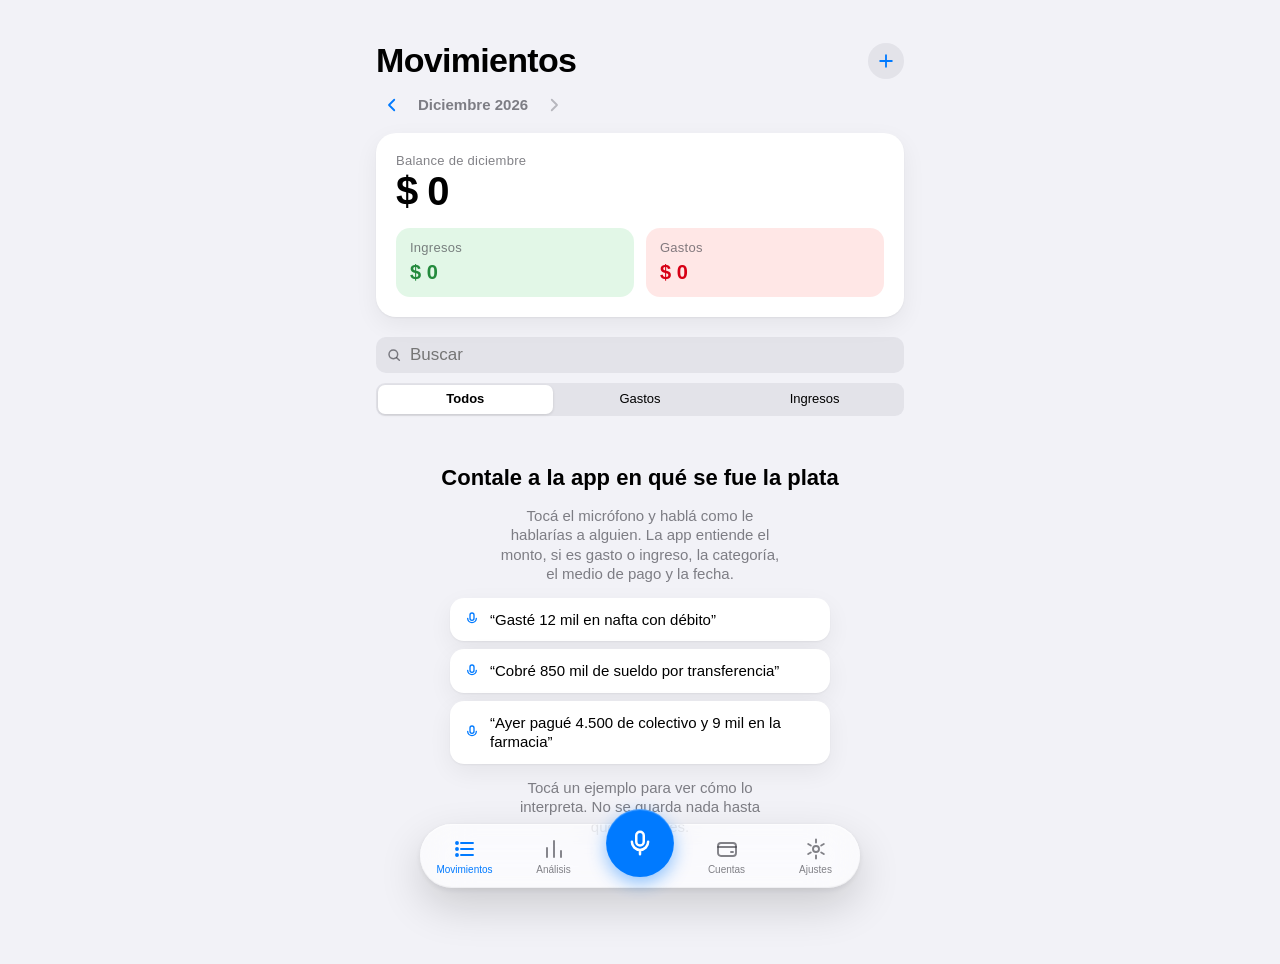
==== index.html @ 02aa95ac "Copia automática en Google Drive después de cada cambio Co-Authored-By: Claude Opus 5.5 <noreply@ant" ====
<!doctype html>
<html lang="es-AR">
<head>
<meta charset="utf-8">
<meta name="viewport" content="width=device-width, initial-scale=1, viewport-fit=cover">
<title>Mis Finanzas</title>
<meta name="description" content="Registrá ingresos y gastos hablando.">
<meta name="theme-color" content="#F2F2F7" media="(prefers-color-scheme: light)">
<meta name="theme-color" content="#000000" media="(prefers-color-scheme: dark)">
<meta name="apple-mobile-web-app-capable" content="yes">
<meta name="mobile-web-app-capable" content="yes">
<meta name="apple-mobile-web-app-status-bar-style" content="default">
<meta name="apple-mobile-web-app-title" content="Finanzas">
<link rel="manifest" href="manifest.webmanifest">
<link rel="icon" href="icons/icon.svg" type="image/svg+xml">
<link rel="apple-touch-icon" href="icons/icon-180.png">
<link rel="stylesheet" href="styles.css">
</head>
<body>
<main class="app" id="app">
  <section id="view-movs" data-view="movs">
    <header class="topbar">
      <h1 class="large-title">Movimientos</h1>
      <span class="top-actions"><button class="icon-btn cloud" id="btn-cloud" hidden aria-label="Copia en Drive"><svg viewBox="0 0 24 24" fill="none" stroke="currentColor" stroke-width="2" stroke-linecap="round" stroke-linejoin="round"><path d="M7 18.5h10.5a4 4 0 0 0 .6-7.95A6 6 0 0 0 6.6 9.1 4.75 4.75 0 0 0 7 18.5z"/></svg></button>
      <button class="icon-btn" id="btn-add" aria-label="Cargar a mano"><svg viewBox="0 0 24 24" fill="none" stroke="currentColor" stroke-width="2.2" stroke-linecap="round"><path d="M12 5v14M5 12h14"/></svg></button></span>
    </header>
    <div class="month-switch" data-month-switch></div>
    <div class="summary" id="summary"></div>
    <div id="backup-banner"></div>
    <div class="tools">
      <label class="search"><svg viewBox="0 0 24 24" fill="none" stroke="currentColor" stroke-width="2.2" stroke-linecap="round"><circle cx="11" cy="11" r="6.5"/><path d="m16 16 4 4"/></svg>
        <span class="sr">Buscar</span><input id="q" type="search" placeholder="Buscar" autocomplete="off"></label>
      <div class="segmented" id="type-filter" role="group" aria-label="Tipo">
        <button data-f="all" aria-pressed="true">Todos</button><button data-f="gasto" aria-pressed="false">Gastos</button><button data-f="ingreso" aria-pressed="false">Ingresos</button>
      </div>
      <div class="chip-filter" id="cat-filter" hidden></div>
    </div>
    <div id="list"></div>
  </section>

  <section id="view-stats" data-view="stats" hidden>
    <header class="topbar"><h1 class="large-title">Análisis</h1></header>
    <div class="month-switch" data-month-switch></div>
    <div id="stats"></div>
  </section>

  <section id="view-accounts" data-view="accounts" hidden>
    <header class="topbar"><h1 class="large-title">Cuentas</h1></header>
    <div id="accounts"></div>
  </section>

  <section id="view-settings" data-view="settings" hidden>
    <header class="topbar"><h1 class="large-title">Ajustes</h1></header>
    <div id="settings"></div>
  </section>
</main>

<nav class="tabbar" aria-label="Secciones">
  <button class="tab" data-tab="movs" aria-current="page"><svg viewBox="0 0 24 24" fill="none" stroke="currentColor" stroke-width="1.9" stroke-linecap="round" stroke-linejoin="round"><path d="M8 6h12M8 12h12M8 18h12"/><circle cx="4" cy="6" r="1" fill="currentColor"/><circle cx="4" cy="12" r="1" fill="currentColor"/><circle cx="4" cy="18" r="1" fill="currentColor"/></svg>Movimientos</button>
  <button class="tab" data-tab="stats"><svg viewBox="0 0 24 24" fill="none" stroke="currentColor" stroke-width="1.9" stroke-linecap="round" stroke-linejoin="round"><path d="M5 20V11M12 20V4M19 20v-6"/></svg>Análisis</button>
  <button class="mic" id="btn-mic" aria-label="Cargar con la voz"><svg viewBox="0 0 24 24" fill="none" stroke="currentColor" stroke-width="2" stroke-linecap="round" stroke-linejoin="round"><rect x="9" y="3" width="6" height="11" rx="3"/><path d="M5.5 11a6.5 6.5 0 0 0 13 0M12 17.5V21"/></svg></button>
  <button class="tab" data-tab="accounts"><svg viewBox="0 0 24 24" fill="none" stroke="currentColor" stroke-width="1.9" stroke-linecap="round" stroke-linejoin="round"><rect x="3" y="6" width="18" height="13" rx="3"/><path d="M3 10h18M16 15h2"/></svg>Cuentas</button>
  <button class="tab" data-tab="settings"><svg viewBox="0 0 24 24" fill="none" stroke="currentColor" stroke-width="1.9" stroke-linecap="round" stroke-linejoin="round"><circle cx="12" cy="12" r="3"/><path d="M12 2.5v3M12 18.5v3M4.2 7l2.6 1.5M17.2 15.5l2.6 1.5M4.2 17l2.6-1.5M17.2 8.5 19.8 7"/></svg>Ajustes</button>
</nav>

<div class="scrim" id="scrim" hidden></div>
<div class="sheet" id="sheet" role="dialog" aria-modal="true" aria-labelledby="sheet-title" hidden>
  <div class="grabber"></div>
  <div class="sheet-head">
    <button class="txt-btn" id="sheet-left">Cancelar</button>
    <h2 id="sheet-title"></h2>
    <button class="txt-btn strong" id="sheet-right"></button>
  </div>
  <div class="sheet-body" id="sheet-body"></div>
</div>

<div class="toast" id="toast" role="status" aria-live="polite"><span id="toast-msg"></span><button id="toast-btn" hidden>Deshacer</button></div>
<input type="file" id="import-file" accept="application/json,.json,text/csv,.csv" hidden>

<script src="parser.js"></script>
<script src="app.js"></script>
</body>
</html>
---- styles.css ----
/* Layout: una sola columna tipo app iOS (máx 560px), barra de pestañas flotante abajo con el micrófono al centro. */
:root {
  --font: -apple-system, BlinkMacSystemFont, "SF Pro Text", "SF Pro Display", "Segoe UI", Roboto, Helvetica, Arial, sans-serif;
  --accent: #007AFF;
  --income: #248A3D;
  --expense: #D70015;
  --income-tint: rgba(52, 199, 89, 0.14);
  --expense-tint: rgba(255, 59, 48, 0.12);
  --label: #000;
  --label-2: rgba(60, 60, 67, 0.64);
  --label-3: rgba(60, 60, 67, 0.32);
  --bg: #F2F2F7;
  --card: #FFFFFF;
  --fill: rgba(118, 118, 128, 0.12);
  --fill-2: rgba(118, 118, 128, 0.20);
  --separator: rgba(60, 60, 67, 0.18);
  --shadow-card: 0 1px 2px rgba(0,0,0,.05), 0 8px 24px rgba(0,0,0,.06);
  --shadow-elevated: 0 2px 6px rgba(0,0,0,.08), 0 18px 44px rgba(0,0,0,.16);
  --glass-bg: rgba(255, 255, 255, 0.62);
  --glass-hi: rgba(255, 255, 255, 0.7);
  --glass-bevel: rgba(0, 0, 0, 0.05);
  --sheet-bg: #F2F2F7;
  --scrim: rgba(0, 0, 0, 0.32);
  --ease: cubic-bezier(0.32, 0.72, 0, 1);
  --snappy: cubic-bezier(0.36, 0.66, 0.04, 1);
  --r-sm: 10px; --r-md: 14px; --r-lg: 20px;
  color-scheme: light;
}
@media (prefers-color-scheme: dark) {
  :root:not([data-theme="light"]) {
    --accent: #0A84FF; --income: #30D158; --expense: #FF453A;
    --income-tint: rgba(48, 209, 88, 0.16); --expense-tint: rgba(255, 69, 58, 0.16);
    --label: #fff; --label-2: rgba(235, 235, 245, 0.62); --label-3: rgba(235, 235, 245, 0.3);
    --bg: #000; --card: #1C1C1E; --fill: rgba(118, 118, 128, 0.24); --fill-2: rgba(118, 118, 128, 0.36);
    --separator: rgba(84, 84, 88, 0.6);
    --shadow-card: none; --shadow-elevated: 0 2px 6px rgba(0,0,0,.4), 0 18px 44px rgba(0,0,0,.6);
    --glass-bg: rgba(40, 40, 42, 0.6); --glass-hi: rgba(255, 255, 255, 0.14); --glass-bevel: rgba(0, 0, 0, 0.3);
    --sheet-bg: #1C1C1E; --scrim: rgba(0, 0, 0, 0.55);
    color-scheme: dark;
  }
  :root:not([data-theme="light"]) .sheet .card, :root:not([data-theme="light"]) .sheet .group { background: #2C2C2E; }
}
:root[data-theme="dark"] {
  --accent: #0A84FF; --income: #30D158; --expense: #FF453A;
  --income-tint: rgba(48, 209, 88, 0.16); --expense-tint: rgba(255, 69, 58, 0.16);
  --label: #fff; --label-2: rgba(235, 235, 245, 0.62); --label-3: rgba(235, 235, 245, 0.3);
  --bg: #000; --card: #1C1C1E; --fill: rgba(118, 118, 128, 0.24); --fill-2: rgba(118, 118, 128, 0.36);
  --separator: rgba(84, 84, 88, 0.6);
  --shadow-card: none; --shadow-elevated: 0 2px 6px rgba(0,0,0,.4), 0 18px 44px rgba(0,0,0,.6);
  --glass-bg: rgba(40, 40, 42, 0.6); --glass-hi: rgba(255, 255, 255, 0.14); --glass-bevel: rgba(0, 0, 0, 0.3);
  --sheet-bg: #1C1C1E; --scrim: rgba(0, 0, 0, 0.55);
  color-scheme: dark;
}
:root[data-theme="dark"] .sheet .card, :root[data-theme="dark"] .sheet .group { background: #2C2C2E; }

* { box-sizing: border-box; -webkit-tap-highlight-color: transparent; }
html, body { margin: 0; min-height: 100%; }
body {
  font-family: var(--font); font-size: 17px; line-height: 1.3; color: var(--label); background: var(--bg);
  -webkit-font-smoothing: antialiased; overscroll-behavior-y: none;
}
button, input, select, textarea { font: inherit; color: inherit; }
button { cursor: pointer; }
[hidden] { display: none !important; }
:focus-visible { outline: 2px solid var(--accent); outline-offset: 2px; border-radius: 6px; }
.num { font-variant-numeric: tabular-nums; }
.sr { position: absolute; width: 1px; height: 1px; overflow: hidden; clip: rect(0 0 0 0); }

.app {
  max-width: 560px; margin: 0 auto;
  padding-inline: 16px;
  padding-block: calc(env(safe-area-inset-top, 0px) + 8px) calc(env(safe-area-inset-bottom, 0px) + 120px);
}

/* ---------- Encabezado ---------- */
.topbar { display: flex; align-items: center; justify-content: space-between; gap: 12px; padding-block: 8px 4px; }
.large-title { font-size: 34px; line-height: 41px; font-weight: 700; letter-spacing: -0.02em; margin: 0; }
.icon-btn {
  width: 36px; height: 36px; border-radius: 50%; border: 0; display: grid; place-items: center;
  background: var(--fill); color: var(--accent); transition: transform .15s var(--snappy);
}
.icon-btn:active { transform: scale(.92); }
.top-actions { display: flex; gap: 10px; align-items: center; }
.cloud[data-level="ok"] { color: var(--income); }
.cloud[data-level="pending"], .cloud[data-level="busy"] { color: #C93400; }
.cloud[data-level="busy"] svg { animation: breathe 1.2s ease-in-out infinite; }
.cloud[data-level="error"] { color: var(--expense); background: var(--expense-tint); }
@keyframes breathe { 50% { opacity: .35; } }
.icon-btn svg { width: 20px; height: 20px; }

.month-switch { display: flex; align-items: center; gap: 4px; margin-block: 4px 12px; }
.month-switch .label { font-size: 15px; font-weight: 600; color: var(--label-2); min-width: 0; padding-inline: 6px; }
.month-switch button { border: 0; background: none; color: var(--accent); width: 32px; height: 32px; display: grid; place-items: center; border-radius: 50%; }
.month-switch button:disabled { color: var(--label-3); }
.month-switch button svg { width: 18px; height: 18px; }
.month-switch .today-link { width: auto; padding-inline: 10px; font-size: 15px; border-radius: 999px; background: var(--fill); margin-left: auto; }

/* ---------- Resumen ---------- */
.summary { background: var(--card); border-radius: var(--r-lg); padding: 20px; box-shadow: var(--shadow-card); display: grid; gap: 16px; }
.summary .caption { font-size: 13px; color: var(--label-2); letter-spacing: .02em; }
.balance { font-size: clamp(30px, 10vw, 40px); line-height: 1.05; font-weight: 700; letter-spacing: -0.025em; overflow-wrap: anywhere; }
.balance.neg { color: var(--expense); }
.split { display: grid; grid-template-columns: 1fr 1fr; gap: 12px; }
.split > div { border-radius: var(--r-md); padding: 12px 14px; display: grid; gap: 2px; min-width: 0; }
.split .in { background: var(--income-tint); }
.split .out { background: var(--expense-tint); }
.split .v { font-size: clamp(15px, 4.6vw, 20px); font-weight: 600; white-space: nowrap; overflow: hidden; text-overflow: ellipsis; }
.split .in .v { color: var(--income); }
.split .out .v { color: var(--expense); }
.usd-line { font-size: 13px; color: var(--label-2); }
.budget { display: grid; gap: 6px; }
.budget .bar { height: 6px; border-radius: 3px; background: var(--fill); overflow: hidden; }
.budget .bar i { display: block; height: 100%; background: var(--accent); border-radius: 3px; transition: width .5s var(--ease); }
.budget .bar i.over { background: var(--expense); }
.budget .row { display: flex; justify-content: space-between; font-size: 13px; color: var(--label-2); gap: 8px; }

/* ---------- Búsqueda y filtros ---------- */
.tools { display: grid; gap: 10px; margin-block: 20px 8px; }
.search { display: flex; align-items: center; gap: 6px; background: var(--fill); border-radius: var(--r-sm); padding-inline: 10px; height: 36px; }
.search svg { width: 16px; height: 16px; color: var(--label-2); flex: none; }
.search input { border: 0; background: none; outline: none; flex: 1; min-width: 0; font-size: 17px; }
.segmented { display: grid; grid-auto-flow: column; grid-auto-columns: 1fr; background: var(--fill); border-radius: 9px; padding: 2px; }
.segmented button { border: 0; background: none; border-radius: 7px; padding: 6px 8px; font-size: 13px; font-weight: 500; transition: background .2s var(--ease); }
.segmented button[aria-pressed="true"] { background: var(--card); box-shadow: 0 1px 3px rgba(0,0,0,.12); font-weight: 600; }
.chip-filter { display: flex; align-items: center; gap: 8px; font-size: 13px; color: var(--label-2); }
.chip-filter button { border: 0; background: var(--fill); color: var(--accent); border-radius: 999px; padding: 4px 10px; font-size: 13px; }

/* ---------- Lista ---------- */
.day { margin-top: 18px; }
.day-head { display: flex; justify-content: space-between; align-items: baseline; padding-inline: 4px; margin-bottom: 6px; font-size: 13px; color: var(--label-2); text-transform: uppercase; letter-spacing: .04em; gap: 8px; }
.group { background: var(--card); border-radius: var(--r-md); overflow: hidden; box-shadow: var(--shadow-card); }
.row {
  display: flex; align-items: center; gap: 12px; padding: 10px 14px; width: 100%; border: 0; background: none; text-align: left;
  position: relative; min-height: 60px; transition: background .15s;
}
.row:active { background: var(--fill); }
.row + .row::before { content: ""; position: absolute; top: 0; left: 62px; right: 0; height: .5px; background: var(--separator); }
.badge {
  width: 36px; height: 36px; flex: none; border-radius: 10px; display: grid; place-items: center;
  font-size: 15px; font-weight: 700; color: #fff;
}
.row .mid { flex: 1; min-width: 0; display: grid; gap: 1px; }
.row .t { font-size: 17px; white-space: nowrap; overflow: hidden; text-overflow: ellipsis; }
.row .s { font-size: 13px; color: var(--label-2); white-space: nowrap; overflow: hidden; text-overflow: ellipsis; }
.row .amt { font-size: 17px; font-weight: 600; white-space: nowrap; }
.amt.in { color: var(--income); }
.mic-tag { display: inline-block; vertical-align: -2px; width: 12px; height: 12px; color: var(--label-3); margin-right: 2px; }

.empty { text-align: center; padding: 40px 12px 8px; color: var(--label-2); display: grid; gap: 14px; justify-items: center; }
.empty h2 { font-size: 22px; line-height: 28px; font-weight: 600; color: var(--label); margin: 0; text-wrap: balance; }
.empty p { margin: 0; font-size: 15px; max-width: 34ch; text-wrap: pretty; }
.examples { display: grid; gap: 8px; width: 100%; max-width: 380px; }
.examples button {
  border: 0; background: var(--card); border-radius: var(--r-md); padding: 12px 14px; text-align: left; font-size: 15px;
  box-shadow: var(--shadow-card); display: flex; gap: 10px; align-items: center; color: var(--label);
}
.examples button svg { width: 16px; height: 16px; color: var(--accent); flex: none; }

/* ---------- Tarjetas genéricas / secciones ---------- */
.section-title { font-size: 22px; line-height: 28px; font-weight: 700; margin: 28px 0 10px; letter-spacing: -0.01em; }
.section-title:first-child { margin-top: 8px; }
.card { background: var(--card); border-radius: var(--r-lg); padding: 16px; box-shadow: var(--shadow-card); }
.footnote { font-size: 13px; color: var(--label-2); margin: 8px 4px 0; line-height: 18px; }
.stats { display: grid; grid-template-columns: repeat(2, minmax(0, 1fr)); gap: 12px; }
.stat { background: var(--card); border-radius: var(--r-md); padding: 14px; box-shadow: var(--shadow-card); display: grid; gap: 4px; min-width: 0; }
.stat .k { font-size: 13px; color: var(--label-2); }
.stat .v { font-size: 20px; font-weight: 600; overflow-wrap: anywhere; }
.stat .d { font-size: 13px; color: var(--label-2); overflow-wrap: anywhere; }

.catbars { display: grid; gap: 4px; }
.catbar { display: grid; grid-template-columns: 1fr auto; gap: 6px 12px; align-items: center; border: 0; background: none; text-align: left; padding: 8px 4px; border-radius: 10px; width: 100%; }
.catbar:active { background: var(--fill); }
.catbar .n { display: flex; gap: 8px; align-items: center; font-size: 15px; min-width: 0; }
.catbar .n span:last-child { white-space: nowrap; overflow: hidden; text-overflow: ellipsis; }
.catbar .dot { width: 10px; height: 10px; border-radius: 3px; flex: none; }
.catbar .v { font-size: 15px; font-weight: 600; text-align: right; }
.catbar .v small { color: var(--label-2); font-weight: 400; margin-left: 6px; }
.catbar .track { grid-column: 1 / -1; height: 6px; border-radius: 3px; background: var(--fill); overflow: hidden; }
.catbar .track i { display: block; height: 100%; border-radius: 3px; }

.chart svg { display: block; width: 100%; height: auto; }
.chart text { fill: var(--label-2); font-size: 11px; font-family: var(--font); }
.legend { display: flex; gap: 16px; font-size: 13px; color: var(--label-2); margin-top: 8px; }
.legend span { display: inline-flex; align-items: center; gap: 6px; }
.legend i { width: 10px; height: 10px; border-radius: 3px; display: inline-block; }

/* listas de ajustes */
.list { background: var(--card); border-radius: var(--r-md); overflow: hidden; box-shadow: var(--shadow-card); }
.item { display: flex; align-items: center; gap: 12px; padding: 12px 16px; min-height: 48px; position: relative; width: 100%; border: 0; background: none; text-align: left; font-size: 17px; }
.item + .item::before { content: ""; position: absolute; top: 0; left: 16px; right: 0; height: .5px; background: var(--separator); }
button.item:active { background: var(--fill); }
.item .grow { flex: 1; min-width: 0; }
.item .sub { display: block; font-size: 13px; color: var(--label-2); white-space: nowrap; overflow: hidden; text-overflow: ellipsis; }
.item .val { color: var(--label-2); font-size: 17px; text-align: right; }
.item .chev { width: 14px; height: 14px; color: var(--label-3); flex: none; }
.item.danger { color: var(--expense); }
.item.link { color: var(--accent); }
.item select, .item input[type="number"], .item input[type="text"] { border: 0; background: none; color: var(--label-2); text-align: right; font-size: 17px; max-width: 55%; outline: none; }
.item input.inline { color: var(--label); text-align: right; width: 9em; }

.switch { position: relative; width: 51px; height: 31px; flex: none; }
.switch input { position: absolute; inset: 0; opacity: 0; margin: 0; cursor: pointer; z-index: 1; }
.switch span { position: absolute; inset: 0; border-radius: 999px; background: var(--fill-2); transition: background .25s var(--ease); }
.switch span::after { content: ""; position: absolute; top: 2px; left: 2px; width: 27px; height: 27px; border-radius: 50%; background: #fff; box-shadow: 0 3px 8px rgba(0,0,0,.15), 0 1px 1px rgba(0,0,0,.16); transition: transform .3s var(--ease); }
.switch input:checked + span { background: #34C759; }
.switch input:checked + span::after { transform: translateX(20px); }
.switch input:focus-visible + span { outline: 2px solid var(--accent); outline-offset: 2px; }

/* ---------- Barra inferior + micrófono ---------- */
.tabbar {
  position: fixed; left: 50%; transform: translateX(-50%);
  bottom: calc(env(safe-area-inset-bottom, 0px) + 12px);
  width: min(calc(100% - 24px), 440px);
  display: grid; grid-template-columns: 1fr 1fr 84px 1fr 1fr; align-items: center;
  height: 64px; border-radius: 32px; z-index: 20;
  background: var(--glass-bg);
  backdrop-filter: blur(24px) saturate(180%); -webkit-backdrop-filter: blur(24px) saturate(180%);
  box-shadow: inset 0 1px 1px var(--glass-hi), inset 0 -1px 1px var(--glass-bevel), var(--shadow-elevated);
}
.tab { border: 0; background: none; display: grid; justify-items: center; gap: 2px; font-size: 10px; font-weight: 500; color: var(--label-2); padding: 6px 0; }
.tab svg { width: 24px; height: 24px; }
.tab[aria-current="page"] { color: var(--accent); }
.mic {
  justify-self: center; width: 68px; height: 68px; border-radius: 50%; border: 0; margin-top: -26px;
  background: var(--accent); color: #fff; display: grid; place-items: center;
  box-shadow: 0 6px 18px color-mix(in srgb, var(--accent) 45%, transparent), inset 0 1px 1px rgba(255,255,255,.35);
  transition: transform .18s var(--snappy);
}
.mic:active { transform: scale(.93); }
.mic svg { width: 30px; height: 30px; }

/* ---------- Hojas (sheets) ---------- */
.scrim { position: fixed; inset: 0; background: var(--scrim); z-index: 40; opacity: 0; transition: opacity .3s var(--ease); }
.scrim.open { opacity: 1; }
.sheet {
  position: fixed; left: 50%; bottom: 0; z-index: 41; width: min(100%, 560px);
  max-height: calc(100% - env(safe-area-inset-top, 0px) - 24px);
  background: var(--sheet-bg); border-radius: 20px 20px 0 0;
  transform: translate(-50%, 100%); transition: transform .42s var(--ease);
  display: flex; flex-direction: column; box-shadow: var(--shadow-elevated);
}
.sheet.open { transform: translate(-50%, 0); }
.sheet .grabber { width: 36px; height: 5px; border-radius: 3px; background: var(--fill-2); margin: 6px auto 0; flex: none; }
.sheet-head { display: grid; grid-template-columns: minmax(70px, auto) 1fr minmax(70px, auto); align-items: center; padding: 8px 12px; flex: none; gap: 8px; }
.sheet-head h2 { font-size: 17px; font-weight: 600; margin: 0; text-align: center; white-space: nowrap; overflow: hidden; text-overflow: ellipsis; }
.sheet-head .txt-btn { border: 0; background: none; color: var(--accent); font-size: 17px; padding: 6px 4px; justify-self: start; }
.sheet-head .txt-btn.strong { font-weight: 600; justify-self: end; }
.sheet-head .txt-btn:disabled { color: var(--label-3); }
.sheet-body { overflow-y: auto; padding: 4px 16px calc(env(safe-area-inset-bottom, 0px) + 24px); -webkit-overflow-scrolling: touch; display: grid; gap: 16px; overscroll-behavior: contain; }

/* formulario de movimiento */
.amount-field { display: flex; align-items: baseline; justify-content: center; gap: 6px; padding-block: 8px 4px; }
.cur-btn { border: 0; flex: none; align-self: center; background: var(--fill); border-radius: 8px; font-size: 15px; font-weight: 600; padding: 4px 8px; color: var(--label-2); }
.amount-field input {
  border: 0; background: none; outline: none; font-size: 44px; font-weight: 700; letter-spacing: -0.02em; width: 100%; max-width: 9ch; text-align: center;
  font-variant-numeric: tabular-nums;
}
.amount-field.out input { color: var(--expense); }
.amount-field.in input { color: var(--income); }
.field-group { background: var(--card); border-radius: var(--r-md); overflow: hidden; }
.field { display: flex; align-items: center; gap: 12px; padding: 0 16px; min-height: 46px; position: relative; }
.field + .field::before { content: ""; position: absolute; top: 0; left: 16px; right: 0; height: .5px; background: var(--separator); }
.field label { font-size: 17px; flex: none; min-width: 6.5em; }
.field input, .field select, .field textarea { flex: 1; min-width: 0; border: 0; background: none; outline: none; font-size: 17px; text-align: right; color: var(--label-2); padding-block: 12px; }
.field input:focus, .field select:focus { color: var(--label); }
.field select { appearance: none; -webkit-appearance: none; direction: rtl; }
.field select option { direction: ltr; }
.cat-chips { display: flex; flex-wrap: wrap; gap: 8px; }
.cat-chips button { border: 0; border-radius: 999px; padding: 7px 12px; font-size: 15px; background: var(--card); color: var(--label); display: inline-flex; align-items: center; gap: 6px; }
.cat-chips button i { width: 8px; height: 8px; border-radius: 50%; display: inline-block; }
.cat-chips button[aria-pressed="true"] { background: var(--accent); color: #fff; }
.label-sm { font-size: 13px; color: var(--label-2); text-transform: uppercase; letter-spacing: .04em; margin: 0 4px -8px; }

.btn {
  border: 0; border-radius: var(--r-md); padding: 14px 20px; font-size: 17px; font-weight: 600; width: 100%;
  background: var(--accent); color: #fff; transition: transform .15s var(--snappy), opacity .2s;
}
.btn:active { transform: scale(.98); }
.btn:disabled { opacity: .4; }
.btn.tinted { background: color-mix(in srgb, var(--accent) 14%, transparent); color: var(--accent); }
.btn.danger { background: var(--expense-tint); color: var(--expense); }
.btn.danger.armed { background: var(--expense); color: #fff; }
.btn-row { display: grid; grid-template-columns: 1fr 1fr; gap: 10px; }

/* voz */
.listen { display: grid; justify-items: center; gap: 18px; padding-block: 12px 4px; text-align: center; }
.orb {
  width: 112px; height: 112px; border-radius: 50%; border: 0; background: var(--accent); color: #fff; display: grid; place-items: center;
  position: relative; transition: transform .2s var(--snappy), background .3s;
}
.orb svg { width: 44px; height: 44px; position: relative; z-index: 1; }
.orb::before, .orb::after {
  content: ""; position: absolute; inset: 0; border-radius: 50%; background: var(--accent); opacity: 0;
}
.orb.live::before { animation: pulse 1.6s var(--ease) infinite; }
.orb.live::after { animation: pulse 1.6s var(--ease) .5s infinite; }
.orb.idle { background: var(--fill-2); color: var(--accent); }
@keyframes pulse { 0% { transform: scale(1); opacity: .35; } 100% { transform: scale(1.7); opacity: 0; } }
.status { font-size: 15px; color: var(--label-2); min-height: 20px; }
.transcript { font-size: 22px; line-height: 28px; min-height: 56px; max-width: 30ch; text-wrap: pretty; }
.transcript .interim { color: var(--label-3); }
.hint { font-size: 13px; color: var(--label-2); max-width: 36ch; }
.text-entry { display: grid; gap: 10px; }
.text-entry textarea {
  width: 100%; min-height: 84px; resize: vertical; border: 0; border-radius: var(--r-md); background: var(--card); padding: 12px 14px; font-size: 17px; outline: none;
}
.link-btn { border: 0; background: none; color: var(--accent); font-size: 15px; padding: 6px; }

.review-card { background: var(--card); border-radius: var(--r-md); overflow: hidden; }
.review-card .rc-head { display: flex; align-items: center; gap: 10px; padding: 12px 12px 4px 16px; }
.review-card .rc-head .segmented { flex: none; width: 170px; }
.review-card .rc-head .grow { flex: 1; }
.review-card .rc-amount { display: flex; align-items: baseline; gap: 6px; padding: 4px 16px 8px; }
.review-card .rc-amount input { font-size: 30px; font-weight: 700; border: 0; background: none; outline: none; width: 100%; min-width: 0; font-variant-numeric: tabular-nums; }
.review-card.out .rc-amount input { color: var(--expense); }
.review-card.in .rc-amount input { color: var(--income); }
.review-card .field { padding-inline: 16px; }
.review-card .field::before { left: 16px !important; }
.review-card .rc-head + .rc-amount + .field::before { content: ""; position: absolute; top: 0; left: 16px; right: 0; height: .5px; background: var(--separator); }
.low-conf { font-size: 13px; color: #C93400; padding: 0 16px 10px; }
.said { font-size: 15px; color: var(--label-2); background: var(--card); border-radius: var(--r-md); padding: 12px 14px; display: grid; gap: 8px; }
.said q { color: var(--label); font-size: 17px; }

/* toast */
.toast {
  position: fixed; left: 50%; bottom: calc(env(safe-area-inset-bottom, 0px) + 92px); z-index: 60;
  transform: translate(-50%, 20px); opacity: 0; pointer-events: none;
  display: flex; align-items: center; gap: 14px; padding: 10px 10px 10px 18px; border-radius: 999px;
  background: rgba(30, 30, 32, .92); color: #fff; font-size: 15px; max-width: calc(100% - 32px);
  box-shadow: var(--shadow-elevated); transition: transform .35s var(--ease), opacity .25s;
  -webkit-backdrop-filter: blur(16px); backdrop-filter: blur(16px);
}
.toast.show { transform: translate(-50%, 0); opacity: 1; pointer-events: auto; }
.toast button { border: 0; background: rgba(255,255,255,.16); color: #fff; border-radius: 999px; padding: 6px 12px; font-weight: 600; font-size: 15px; }
.toast button[hidden] + span { padding-right: 8px; }

.banner { display: flex; gap: 12px; align-items: flex-start; background: var(--card); border-radius: var(--r-md); padding: 12px 14px; font-size: 15px; box-shadow: var(--shadow-card); margin-top: 12px; }
.banner svg { width: 20px; height: 20px; color: #FF9500; flex: none; margin-top: 1px; }
.banner button { border: 0; background: none; color: var(--accent); padding: 0; font-size: 15px; font-weight: 600; }

@media (prefers-reduced-motion: reduce) {
  *, *::before, *::after { animation: none !important; transition-duration: 0s !important; }
}
@media (min-width: 700px) {
  .app { padding-top: calc(env(safe-area-inset-top, 0px) + 32px); }
}
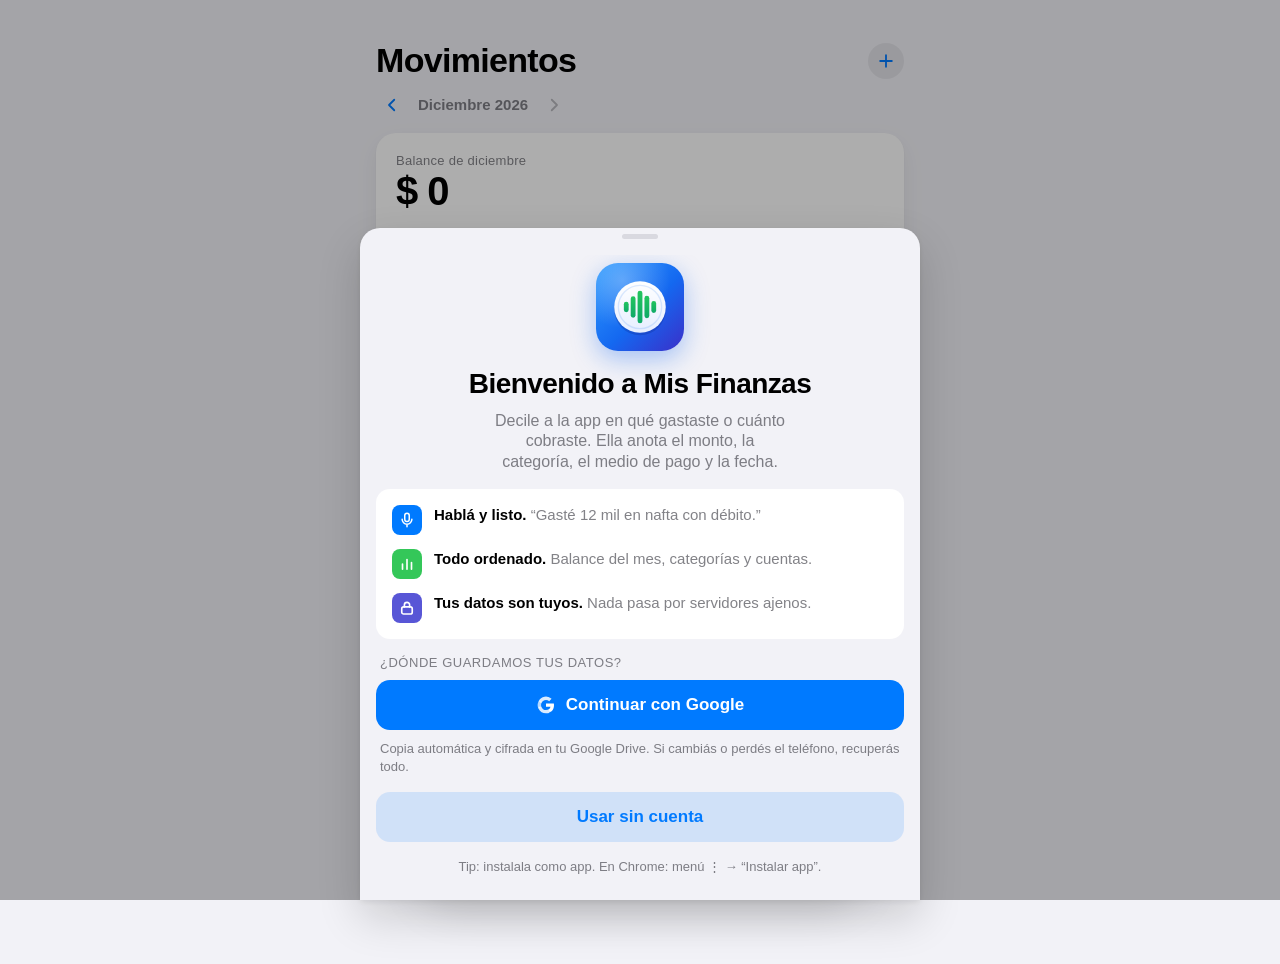
==== commit 15cd422b: "Bienvenida inicial, logo nuevo y copias manuales para uso sin cuenta - Pantalla de bienvenida única:" ====
--- a/index.html
+++ b/index.html
@@ -1,4 +1,5 @@
 <!doctype html>
+<!-- Mis Finanzas — Copyright (c) 2026 Felipe Manrique. Todos los derechos reservados. Ver LICENSE. -->
 <html lang="es-AR">
 <head>
 <meta charset="utf-8">
@@ -13,7 +14,8 @@
 <meta name="apple-mobile-web-app-title" content="Finanzas">
 <link rel="manifest" href="manifest.webmanifest">
 <link rel="icon" href="icons/icon.svg" type="image/svg+xml">
-<link rel="apple-touch-icon" href="icons/icon-180.png">
+<link rel="icon" href="icons/icon-32.png" sizes="32x32" type="image/png">
+<link rel="apple-touch-icon" sizes="180x180" href="icons/icon-180.png">
 <link rel="stylesheet" href="styles.css">
 </head>
 <body>
@@ -78,6 +80,7 @@
 <input type="file" id="import-file" accept="application/json,.json,text/csv,.csv" hidden>
 
 <script src="parser.js"></script>
+<script src="vault.js"></script>
 <script src="app.js"></script>
 </body>
 </html>
--- a/styles.css
+++ b/styles.css
@@ -1,3 +1,4 @@
+/* Mis Finanzas — Copyright (c) 2026 Felipe Manrique. Todos los derechos reservados. Ver LICENSE. */
 /* Layout: una sola columna tipo app iOS (máx 560px), barra de pestañas flotante abajo con el micrófono al centro. */
 :root {
   --font: -apple-system, BlinkMacSystemFont, "SF Pro Text", "SF Pro Display", "Segoe UI", Roboto, Helvetica, Arial, sans-serif;
@@ -20,6 +21,7 @@
   --glass-hi: rgba(255, 255, 255, 0.7);
   --glass-bevel: rgba(0, 0, 0, 0.05);
   --sheet-bg: #F2F2F7;
+  --sheet-card: #FFFFFF;
   --scrim: rgba(0, 0, 0, 0.32);
   --ease: cubic-bezier(0.32, 0.72, 0, 1);
   --snappy: cubic-bezier(0.36, 0.66, 0.04, 1);
@@ -35,10 +37,9 @@
     --separator: rgba(84, 84, 88, 0.6);
     --shadow-card: none; --shadow-elevated: 0 2px 6px rgba(0,0,0,.4), 0 18px 44px rgba(0,0,0,.6);
     --glass-bg: rgba(40, 40, 42, 0.6); --glass-hi: rgba(255, 255, 255, 0.14); --glass-bevel: rgba(0, 0, 0, 0.3);
-    --sheet-bg: #1C1C1E; --scrim: rgba(0, 0, 0, 0.55);
+    --sheet-bg: #1C1C1E; --sheet-card: #2C2C2E; --scrim: rgba(0, 0, 0, 0.55);
     color-scheme: dark;
   }
-  :root:not([data-theme="light"]) .sheet .card, :root:not([data-theme="light"]) .sheet .group { background: #2C2C2E; }
 }
 :root[data-theme="dark"] {
   --accent: #0A84FF; --income: #30D158; --expense: #FF453A;
@@ -48,10 +49,9 @@
   --separator: rgba(84, 84, 88, 0.6);
   --shadow-card: none; --shadow-elevated: 0 2px 6px rgba(0,0,0,.4), 0 18px 44px rgba(0,0,0,.6);
   --glass-bg: rgba(40, 40, 42, 0.6); --glass-hi: rgba(255, 255, 255, 0.14); --glass-bevel: rgba(0, 0, 0, 0.3);
-  --sheet-bg: #1C1C1E; --scrim: rgba(0, 0, 0, 0.55);
+  --sheet-bg: #1C1C1E; --sheet-card: #2C2C2E; --scrim: rgba(0, 0, 0, 0.55);
   color-scheme: dark;
 }
-:root[data-theme="dark"] .sheet .card, :root[data-theme="dark"] .sheet .group { background: #2C2C2E; }
 
 * { box-sizing: border-box; -webkit-tap-highlight-color: transparent; }
 html, body { margin: 0; min-height: 100%; }
@@ -344,3 +344,19 @@
 @media (min-width: 700px) {
   .app { padding-top: calc(env(safe-area-inset-top, 0px) + 32px); }
 }
+
+/* bienvenida */
+.welcome { display: grid; justify-items: center; gap: 10px; text-align: center; padding-top: 4px; }
+.welcome-logo { width: 88px; height: 88px; border-radius: 22px; box-shadow: 0 8px 24px rgba(20,104,240,.35); }
+.welcome h2 { font-size: 28px; line-height: 34px; font-weight: 700; letter-spacing: -0.02em; margin: 6px 0 0; text-wrap: balance; }
+.welcome p { margin: 0; color: var(--label-2); font-size: 16px; max-width: 34ch; text-wrap: pretty; }
+.welcome-points { display: grid; gap: 14px; background: var(--card); border-radius: var(--r-md); padding: 16px; }
+.welcome-points > div { display: flex; gap: 12px; align-items: flex-start; font-size: 15px; color: var(--label-2); }
+.welcome-points strong { color: var(--label); font-weight: 600; }
+.wp-ic { width: 30px; height: 30px; border-radius: 8px; flex: none; display: grid; place-items: center; color: #fff; }
+.wp-ic svg { width: 18px; height: 18px; }
+.warn-list { margin: 0; padding: 14px 16px 14px 34px; background: var(--card); border-radius: var(--r-md); display: grid; gap: 8px; font-size: 15px; color: var(--label-2); }
+
+/* tarjetas dentro de hojas: un escalón más claro que la hoja en modo oscuro */
+.sheet .card, .sheet .group, .sheet .banner, .sheet .warn-list, .sheet .welcome-points, .sheet .field-group,
+.sheet .said, .sheet .review-card, .sheet .text-entry textarea, .sheet .list, .sheet .cat-chips button { background: var(--sheet-card); }
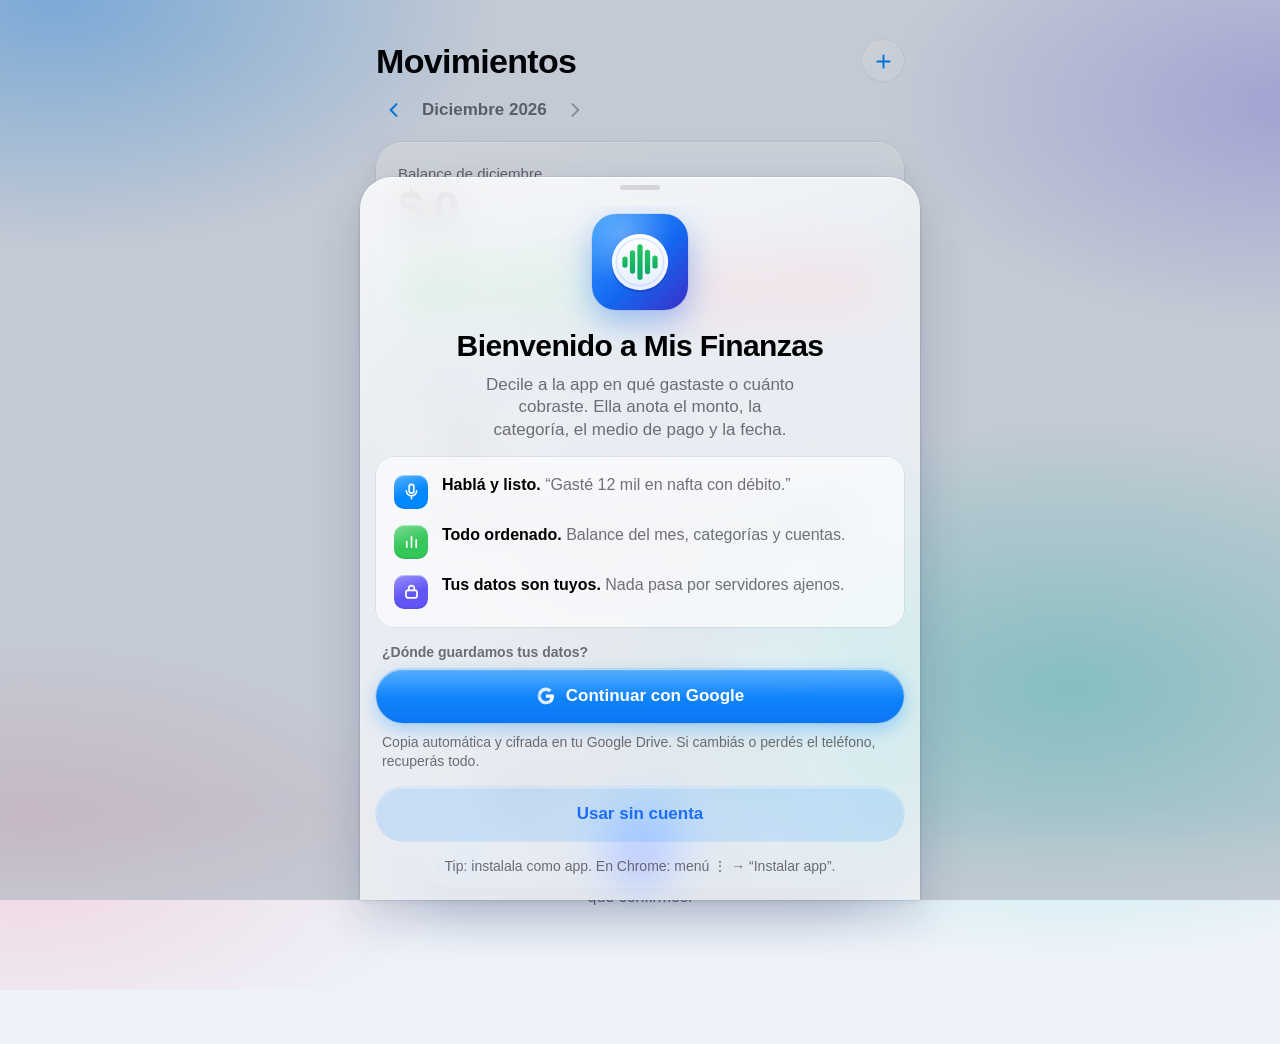
==== commit 26382651: "Rediseño Liquid Glass (iOS 27): vidrio transparente sobre aurora - Vidrio claro con brillo especular" ====
--- a/index.html
+++ b/index.html
@@ -6,8 +6,8 @@
 <meta name="viewport" content="width=device-width, initial-scale=1, viewport-fit=cover">
 <title>Mis Finanzas</title>
 <meta name="description" content="Registrá ingresos y gastos hablando.">
-<meta name="theme-color" content="#F2F2F7" media="(prefers-color-scheme: light)">
-<meta name="theme-color" content="#000000" media="(prefers-color-scheme: dark)">
+<meta name="theme-color" content="#EEF3FA" media="(prefers-color-scheme: light)">
+<meta name="theme-color" content="#05070F" media="(prefers-color-scheme: dark)">
 <meta name="apple-mobile-web-app-capable" content="yes">
 <meta name="mobile-web-app-capable" content="yes">
 <meta name="apple-mobile-web-app-status-bar-style" content="default">
@@ -57,6 +57,7 @@
   </section>
 </main>
 
+<div class="scroll-edge-bottom" aria-hidden="true"></div>
 <nav class="tabbar" aria-label="Secciones">
   <button class="tab" data-tab="movs" aria-current="page"><svg viewBox="0 0 24 24" fill="none" stroke="currentColor" stroke-width="1.9" stroke-linecap="round" stroke-linejoin="round"><path d="M8 6h12M8 12h12M8 18h12"/><circle cx="4" cy="6" r="1" fill="currentColor"/><circle cx="4" cy="12" r="1" fill="currentColor"/><circle cx="4" cy="18" r="1" fill="currentColor"/></svg>Movimientos</button>
   <button class="tab" data-tab="stats"><svg viewBox="0 0 24 24" fill="none" stroke="currentColor" stroke-width="1.9" stroke-linecap="round" stroke-linejoin="round"><path d="M5 20V11M12 20V4M19 20v-6"/></svg>Análisis</button>
--- a/styles.css
+++ b/styles.css
@@ -1,55 +1,99 @@
 /* Mis Finanzas — Copyright (c) 2026 Felipe Manrique. Todos los derechos reservados. Ver LICENSE. */
-/* Layout: una sola columna tipo app iOS (máx 560px), barra de pestañas flotante abajo con el micrófono al centro. */
+/* Layout: una columna tipo app iOS (máx 560px) sobre una aurora suave; todo flota en Liquid Glass transparente
+   (estilo 27: borde oscuro fino + brillo especular fuerte) con la barra de pestañas y el micrófono abajo. */
 :root {
   --font: -apple-system, BlinkMacSystemFont, "SF Pro Text", "SF Pro Display", "Segoe UI", Roboto, Helvetica, Arial, sans-serif;
-  --accent: #007AFF;
-  --income: #248A3D;
-  --expense: #D70015;
-  --income-tint: rgba(52, 199, 89, 0.14);
-  --expense-tint: rgba(255, 59, 48, 0.12);
+
+  /* color del sistema (26/27) — relleno vs. "tinta" para texto chico sobre claro */
+  --accent: #0088FF;
+  --accent-ink: #1E6EF4;
+  --income: #008932;
+  --income-fill: #34C759;
+  --expense: #E9152D;
+  --expense-fill: #FF383C;
+  --warn: #C55300;
+  --warn-fill: #FF8D28;
+  --income-tint: rgba(52, 199, 89, 0.16);
+  --expense-tint: rgba(255, 56, 60, 0.13);
+
   --label: #000;
-  --label-2: rgba(60, 60, 67, 0.64);
-  --label-3: rgba(60, 60, 67, 0.32);
-  --bg: #F2F2F7;
-  --card: #FFFFFF;
-  --fill: rgba(118, 118, 128, 0.12);
-  --fill-2: rgba(118, 118, 128, 0.20);
-  --separator: rgba(60, 60, 67, 0.18);
-  --shadow-card: 0 1px 2px rgba(0,0,0,.05), 0 8px 24px rgba(0,0,0,.06);
-  --shadow-elevated: 0 2px 6px rgba(0,0,0,.08), 0 18px 44px rgba(0,0,0,.16);
-  --glass-bg: rgba(255, 255, 255, 0.62);
-  --glass-hi: rgba(255, 255, 255, 0.7);
-  --glass-bevel: rgba(0, 0, 0, 0.05);
-  --sheet-bg: #F2F2F7;
-  --sheet-card: #FFFFFF;
-  --scrim: rgba(0, 0, 0, 0.32);
+  --label-2: rgba(60, 60, 67, 0.72);
+  --label-3: rgba(60, 60, 67, 0.40);
+  --fill: rgba(118, 118, 128, 0.14);
+  --fill-2: rgba(118, 118, 128, 0.24);
+  --separator: rgba(60, 60, 67, 0.16);
+
+  /* fondo: aurora */
+  --bg: #EEF3FA;
+  --aurora-1: rgba(0, 136, 255, 0.38);
+  --aurora-2: rgba(0, 200, 179, 0.32);
+  --aurora-3: rgba(97, 85, 245, 0.30);
+  --aurora-4: rgba(255, 45, 85, 0.14);
+
+  /* Liquid Glass — --glass-tint 0 (transparente) ↔ 1 (más opaco); lo ajusta la persona en Ajustes */
+  --glass-tint: .35;
+  --glass-rgb: 255, 255, 255;
+  --glass-bg: rgba(var(--glass-rgb), calc(.20 + .55 * var(--glass-tint)));        /* controles */
+  --glass-card: rgba(var(--glass-rgb), calc(.30 + .50 * var(--glass-tint)));      /* tarjetas con texto */
+  --glass-sheet: rgba(var(--glass-rgb), calc(.52 + .36 * var(--glass-tint)));     /* hojas grandes */
+  --glass-inner: rgba(var(--glass-rgb), calc(.50 + .40 * var(--glass-tint)));     /* tarjetas dentro de hojas */
+  --glass-blur: blur(calc(5px + 22px * var(--glass-tint))) saturate(200%);
+  --glass-blur-lg: blur(calc(14px + 22px * var(--glass-tint))) saturate(180%);
+  --glass-highlight: rgba(255, 255, 255, .95);
+  --glass-bevel: rgba(0, 0, 0, .05);
+  --glass-edge: rgba(0, 0, 0, .10);
+  --glass-sheen: rgba(255, 255, 255, .55);
+  --glass-opaque: rgba(255, 255, 255, .96);
+
+  --shadow-card: 0 1px 2px rgba(15, 35, 80, .05), 0 10px 30px rgba(15, 35, 80, .08);
+  --shadow-elevated: 0 2px 6px rgba(15, 35, 80, .08), 0 20px 48px rgba(15, 35, 80, .18);
+  --scrim: rgba(10, 20, 40, 0.18);
+
   --ease: cubic-bezier(0.32, 0.72, 0, 1);
   --snappy: cubic-bezier(0.36, 0.66, 0.04, 1);
-  --r-sm: 10px; --r-md: 14px; --r-lg: 20px;
+  --r-sm: 12px; --r-md: 18px; --r-lg: 26px;
   color-scheme: light;
 }
 @media (prefers-color-scheme: dark) {
   :root:not([data-theme="light"]) {
-    --accent: #0A84FF; --income: #30D158; --expense: #FF453A;
-    --income-tint: rgba(48, 209, 88, 0.16); --expense-tint: rgba(255, 69, 58, 0.16);
-    --label: #fff; --label-2: rgba(235, 235, 245, 0.62); --label-3: rgba(235, 235, 245, 0.3);
-    --bg: #000; --card: #1C1C1E; --fill: rgba(118, 118, 128, 0.24); --fill-2: rgba(118, 118, 128, 0.36);
-    --separator: rgba(84, 84, 88, 0.6);
-    --shadow-card: none; --shadow-elevated: 0 2px 6px rgba(0,0,0,.4), 0 18px 44px rgba(0,0,0,.6);
-    --glass-bg: rgba(40, 40, 42, 0.6); --glass-hi: rgba(255, 255, 255, 0.14); --glass-bevel: rgba(0, 0, 0, 0.3);
-    --sheet-bg: #1C1C1E; --sheet-card: #2C2C2E; --scrim: rgba(0, 0, 0, 0.55);
+    --accent: #0091FF; --accent-ink: #5CB8FF;
+    --income: #30D158; --income-fill: #30D158; --expense: #FF4245; --expense-fill: #FF4245; --warn: #FF9230; --warn-fill: #FF9230;
+    --income-tint: rgba(48, 209, 88, 0.18); --expense-tint: rgba(255, 66, 69, 0.18);
+    --label: #fff; --label-2: rgba(235, 235, 245, 0.72); --label-3: rgba(235, 235, 245, 0.36);
+    --fill: rgba(118, 118, 128, 0.26); --fill-2: rgba(118, 118, 128, 0.40); --separator: rgba(235, 235, 245, 0.12);
+    --bg: #05070F;
+    --aurora-1: rgba(0, 145, 255, 0.34); --aurora-2: rgba(0, 218, 195, 0.20); --aurora-3: rgba(109, 124, 255, 0.30); --aurora-4: rgba(255, 55, 95, 0.12);
+    --glass-rgb: 30, 34, 46;
+    --glass-bg: rgba(var(--glass-rgb), calc(.30 + .45 * var(--glass-tint)));
+    --glass-card: rgba(var(--glass-rgb), calc(.40 + .42 * var(--glass-tint)));
+    --glass-sheet: rgba(var(--glass-rgb), calc(.62 + .30 * var(--glass-tint)));
+    --glass-inner: rgba(255, 255, 255, calc(.06 + .06 * var(--glass-tint)));
+    --glass-highlight: rgba(255, 255, 255, .30); --glass-bevel: rgba(0, 0, 0, .35); --glass-edge: rgba(0, 0, 0, .55);
+    --glass-sheen: rgba(255, 255, 255, .16); --glass-opaque: rgba(36, 36, 40, .97);
+    --shadow-card: 0 1px 2px rgba(0, 0, 0, .3), 0 10px 30px rgba(0, 0, 0, .35);
+    --shadow-elevated: 0 2px 6px rgba(0, 0, 0, .4), 0 20px 48px rgba(0, 0, 0, .6);
+    --scrim: rgba(0, 0, 0, 0.40);
     color-scheme: dark;
   }
 }
 :root[data-theme="dark"] {
-  --accent: #0A84FF; --income: #30D158; --expense: #FF453A;
-  --income-tint: rgba(48, 209, 88, 0.16); --expense-tint: rgba(255, 69, 58, 0.16);
-  --label: #fff; --label-2: rgba(235, 235, 245, 0.62); --label-3: rgba(235, 235, 245, 0.3);
-  --bg: #000; --card: #1C1C1E; --fill: rgba(118, 118, 128, 0.24); --fill-2: rgba(118, 118, 128, 0.36);
-  --separator: rgba(84, 84, 88, 0.6);
-  --shadow-card: none; --shadow-elevated: 0 2px 6px rgba(0,0,0,.4), 0 18px 44px rgba(0,0,0,.6);
-  --glass-bg: rgba(40, 40, 42, 0.6); --glass-hi: rgba(255, 255, 255, 0.14); --glass-bevel: rgba(0, 0, 0, 0.3);
-  --sheet-bg: #1C1C1E; --sheet-card: #2C2C2E; --scrim: rgba(0, 0, 0, 0.55);
+  --accent: #0091FF; --accent-ink: #5CB8FF;
+  --income: #30D158; --income-fill: #30D158; --expense: #FF4245; --expense-fill: #FF4245; --warn: #FF9230; --warn-fill: #FF9230;
+  --income-tint: rgba(48, 209, 88, 0.18); --expense-tint: rgba(255, 66, 69, 0.18);
+  --label: #fff; --label-2: rgba(235, 235, 245, 0.72); --label-3: rgba(235, 235, 245, 0.36);
+  --fill: rgba(118, 118, 128, 0.26); --fill-2: rgba(118, 118, 128, 0.40); --separator: rgba(235, 235, 245, 0.12);
+  --bg: #05070F;
+  --aurora-1: rgba(0, 145, 255, 0.34); --aurora-2: rgba(0, 218, 195, 0.20); --aurora-3: rgba(109, 124, 255, 0.30); --aurora-4: rgba(255, 55, 95, 0.12);
+  --glass-rgb: 30, 34, 46;
+  --glass-bg: rgba(var(--glass-rgb), calc(.30 + .45 * var(--glass-tint)));
+  --glass-card: rgba(var(--glass-rgb), calc(.40 + .42 * var(--glass-tint)));
+  --glass-sheet: rgba(var(--glass-rgb), calc(.62 + .30 * var(--glass-tint)));
+  --glass-inner: rgba(255, 255, 255, calc(.06 + .06 * var(--glass-tint)));
+  --glass-highlight: rgba(255, 255, 255, .30); --glass-bevel: rgba(0, 0, 0, .35); --glass-edge: rgba(0, 0, 0, .55);
+  --glass-sheen: rgba(255, 255, 255, .16); --glass-opaque: rgba(36, 36, 40, .97);
+  --shadow-card: 0 1px 2px rgba(0, 0, 0, .3), 0 10px 30px rgba(0, 0, 0, .35);
+  --shadow-elevated: 0 2px 6px rgba(0, 0, 0, .4), 0 20px 48px rgba(0, 0, 0, .6);
+  --scrim: rgba(0, 0, 0, 0.40);
   color-scheme: dark;
 }
 
@@ -59,285 +103,377 @@
   font-family: var(--font); font-size: 17px; line-height: 1.3; color: var(--label); background: var(--bg);
   -webkit-font-smoothing: antialiased; overscroll-behavior-y: none;
 }
+/* aurora fija detrás de todo: le da al vidrio algo que refractar */
+body::before {
+  content: ""; position: fixed; inset: -10%; z-index: -1; pointer-events: none;
+  background:
+    radial-gradient(42% 34% at 12% 8%, var(--aurora-1), transparent 70%),
+    radial-gradient(38% 30% at 92% 18%, var(--aurora-3), transparent 70%),
+    radial-gradient(46% 36% at 78% 72%, var(--aurora-2), transparent 70%),
+    radial-gradient(40% 30% at 10% 88%, var(--aurora-4), transparent 70%),
+    var(--bg);
+}
 button, input, select, textarea { font: inherit; color: inherit; }
 button { cursor: pointer; }
 [hidden] { display: none !important; }
-:focus-visible { outline: 2px solid var(--accent); outline-offset: 2px; border-radius: 6px; }
+:focus-visible { outline: 2px solid var(--accent); outline-offset: 2px; border-radius: 8px; }
 .num { font-variant-numeric: tabular-nums; }
 .sr { position: absolute; width: 1px; height: 1px; overflow: hidden; clip: rect(0 0 0 0); }
 
+/* ---------- Liquid Glass ---------- */
+/* controles flotantes */
+.tabbar, .icon-btn, .search, .segmented, .month-switch .today-link, .toast, .cur-btn {
+  background-color: var(--glass-bg);
+  background-image: linear-gradient(135deg, var(--glass-sheen) 0%, rgba(255, 255, 255, 0) 42%);
+  -webkit-backdrop-filter: var(--glass-blur); backdrop-filter: var(--glass-blur);
+  box-shadow: 0 0 0 .5px var(--glass-edge), inset 0 1px 1px var(--glass-highlight), inset 0 -1px 1px var(--glass-bevel);
+}
+/* superficies de contenido (texto encima → un poco más de cuerpo) */
+.summary, .group, .card, .stat, .list, .banner, .examples button, .welcome-points, .warn-list {
+  background-color: var(--glass-card);
+  background-image: linear-gradient(140deg, var(--glass-sheen) 0%, rgba(255, 255, 255, 0) 38%);
+  -webkit-backdrop-filter: var(--glass-blur); backdrop-filter: var(--glass-blur);
+  box-shadow: 0 0 0 .5px var(--glass-edge), inset 0 1px 1px var(--glass-highlight), inset 0 -1px 1px var(--glass-bevel), var(--shadow-card);
+}
+
+.app, .sheet-body, .toast { zoom: var(--ui-zoom, 1); }
 .app {
   max-width: 560px; margin: 0 auto;
   padding-inline: 16px;
-  padding-block: calc(env(safe-area-inset-top, 0px) + 8px) calc(env(safe-area-inset-bottom, 0px) + 120px);
+  padding-block: calc(env(safe-area-inset-top, 0px) + 10px) calc(env(safe-area-inset-bottom, 0px) + 128px);
 }
 
 /* ---------- Encabezado ---------- */
 .topbar { display: flex; align-items: center; justify-content: space-between; gap: 12px; padding-block: 8px 4px; }
 .large-title { font-size: 34px; line-height: 41px; font-weight: 700; letter-spacing: -0.02em; margin: 0; }
 .icon-btn {
-  width: 36px; height: 36px; border-radius: 50%; border: 0; display: grid; place-items: center;
-  background: var(--fill); color: var(--accent); transition: transform .15s var(--snappy);
-}
-.icon-btn:active { transform: scale(.92); }
+  width: 42px; height: 42px; border-radius: 50%; border: 0; display: grid; place-items: center;
+  color: var(--accent); transition: transform .18s var(--snappy);
+}
+.icon-btn:active { transform: scale(.9); }
+.icon-btn svg { width: 21px; height: 21px; }
 .top-actions { display: flex; gap: 10px; align-items: center; }
 .cloud[data-level="ok"] { color: var(--income); }
-.cloud[data-level="pending"], .cloud[data-level="busy"] { color: #C93400; }
+.cloud[data-level="pending"], .cloud[data-level="busy"] { color: var(--warn); }
 .cloud[data-level="busy"] svg { animation: breathe 1.2s ease-in-out infinite; }
-.cloud[data-level="error"] { color: var(--expense); background: var(--expense-tint); }
+.cloud[data-level="error"] { color: #fff; background-color: var(--expense-fill); }
 @keyframes breathe { 50% { opacity: .35; } }
-.icon-btn svg { width: 20px; height: 20px; }
-
-.month-switch { display: flex; align-items: center; gap: 4px; margin-block: 4px 12px; }
-.month-switch .label { font-size: 15px; font-weight: 600; color: var(--label-2); min-width: 0; padding-inline: 6px; }
-.month-switch button { border: 0; background: none; color: var(--accent); width: 32px; height: 32px; display: grid; place-items: center; border-radius: 50%; }
+
+.month-switch { display: flex; align-items: center; gap: 4px; margin-block: 6px 14px; }
+.month-switch .label { font-size: 17px; font-weight: 600; color: var(--label-2); min-width: 0; padding-inline: 6px; }
+.month-switch button { border: 0; background: none; color: var(--accent); width: 36px; height: 36px; display: grid; place-items: center; border-radius: 50%; }
 .month-switch button:disabled { color: var(--label-3); }
-.month-switch button svg { width: 18px; height: 18px; }
-.month-switch .today-link { width: auto; padding-inline: 10px; font-size: 15px; border-radius: 999px; background: var(--fill); margin-left: auto; }
+.month-switch button svg { width: 20px; height: 20px; }
+.month-switch .today-link { width: auto; padding-inline: 14px; font-size: 15px; font-weight: 600; border-radius: 999px; margin-left: auto; }
 
 /* ---------- Resumen ---------- */
-.summary { background: var(--card); border-radius: var(--r-lg); padding: 20px; box-shadow: var(--shadow-card); display: grid; gap: 16px; }
-.summary .caption { font-size: 13px; color: var(--label-2); letter-spacing: .02em; }
-.balance { font-size: clamp(30px, 10vw, 40px); line-height: 1.05; font-weight: 700; letter-spacing: -0.025em; overflow-wrap: anywhere; }
+.summary { border-radius: var(--r-lg); padding: 22px; display: grid; gap: 16px; }
+.summary .caption { font-size: 15px; color: var(--label-2); }
+.balance { font-size: clamp(34px, 11vw, 46px); line-height: 1.05; font-weight: 700; letter-spacing: -0.03em; overflow-wrap: anywhere; }
 .balance.neg { color: var(--expense); }
 .split { display: grid; grid-template-columns: 1fr 1fr; gap: 12px; }
-.split > div { border-radius: var(--r-md); padding: 12px 14px; display: grid; gap: 2px; min-width: 0; }
+.split > div { container-type: inline-size; border-radius: var(--r-md); padding: 12px 14px; display: grid; gap: 2px; min-width: 0; box-shadow: inset 0 1px 1px rgba(255, 255, 255, .35); }
 .split .in { background: var(--income-tint); }
 .split .out { background: var(--expense-tint); }
-.split .v { font-size: clamp(15px, 4.6vw, 20px); font-weight: 600; white-space: nowrap; overflow: hidden; text-overflow: ellipsis; }
+.split .v { font-size: clamp(14px, 15cqi, 22px); font-weight: 600; white-space: nowrap; overflow: hidden; text-overflow: ellipsis; }
 .split .in .v { color: var(--income); }
 .split .out .v { color: var(--expense); }
-.usd-line { font-size: 13px; color: var(--label-2); }
+.usd-line { font-size: 15px; color: var(--label-2); }
 .budget { display: grid; gap: 6px; }
-.budget .bar { height: 6px; border-radius: 3px; background: var(--fill); overflow: hidden; }
-.budget .bar i { display: block; height: 100%; background: var(--accent); border-radius: 3px; transition: width .5s var(--ease); }
-.budget .bar i.over { background: var(--expense); }
-.budget .row { display: flex; justify-content: space-between; font-size: 13px; color: var(--label-2); gap: 8px; }
+.budget .bar { height: 8px; border-radius: 4px; background: var(--fill); overflow: hidden; }
+.budget .bar i { display: block; height: 100%; background: linear-gradient(90deg, var(--accent), #00C8B3); border-radius: 4px; transition: width .5s var(--ease); }
+.budget .bar i.over { background: var(--expense-fill); }
+.budget .row { display: flex; justify-content: space-between; font-size: 14px; color: var(--label-2); gap: 8px; }
 
 /* ---------- Búsqueda y filtros ---------- */
 .tools { display: grid; gap: 10px; margin-block: 20px 8px; }
-.search { display: flex; align-items: center; gap: 6px; background: var(--fill); border-radius: var(--r-sm); padding-inline: 10px; height: 36px; }
-.search svg { width: 16px; height: 16px; color: var(--label-2); flex: none; }
+.search { display: flex; align-items: center; gap: 8px; border-radius: 999px; padding-inline: 14px; height: 44px; }
+.search svg { width: 18px; height: 18px; color: var(--label-2); flex: none; }
 .search input { border: 0; background: none; outline: none; flex: 1; min-width: 0; font-size: 17px; }
-.segmented { display: grid; grid-auto-flow: column; grid-auto-columns: 1fr; background: var(--fill); border-radius: 9px; padding: 2px; }
-.segmented button { border: 0; background: none; border-radius: 7px; padding: 6px 8px; font-size: 13px; font-weight: 500; transition: background .2s var(--ease); }
-.segmented button[aria-pressed="true"] { background: var(--card); box-shadow: 0 1px 3px rgba(0,0,0,.12); font-weight: 600; }
-.chip-filter { display: flex; align-items: center; gap: 8px; font-size: 13px; color: var(--label-2); }
-.chip-filter button { border: 0; background: var(--fill); color: var(--accent); border-radius: 999px; padding: 4px 10px; font-size: 13px; }
+.search input::placeholder { color: var(--label-2); }
+.segmented { display: grid; grid-auto-flow: column; grid-auto-columns: 1fr; border-radius: 999px; padding: 3px; }
+.segmented button { border: 0; background: none; border-radius: 999px; padding: 8px 10px; font-size: 15px; font-weight: 500; color: var(--label-2); transition: background .25s var(--ease), color .2s; }
+.segmented button[aria-pressed="true"] {
+  background: rgba(255, 255, 255, .85); color: var(--label); font-weight: 600;
+  box-shadow: 0 0 0 .5px var(--glass-edge), 0 2px 8px rgba(0, 0, 0, .10), inset 0 1px 1px #fff;
+}
+:root[data-theme="dark"] .segmented button[aria-pressed="true"] { background: rgba(255, 255, 255, .18); box-shadow: 0 0 0 .5px rgba(0,0,0,.5), inset 0 1px 1px rgba(255,255,255,.25); }
+@media (prefers-color-scheme: dark) { :root:not([data-theme="light"]) .segmented button[aria-pressed="true"] { background: rgba(255, 255, 255, .18); box-shadow: 0 0 0 .5px rgba(0,0,0,.5), inset 0 1px 1px rgba(255,255,255,.25); } }
+.chip-filter { display: flex; align-items: center; gap: 8px; font-size: 15px; color: var(--label-2); }
+.chip-filter button { border: 0; background: var(--fill); color: var(--accent-ink); border-radius: 999px; padding: 6px 12px; font-size: 15px; font-weight: 600; }
 
 /* ---------- Lista ---------- */
-.day { margin-top: 18px; }
-.day-head { display: flex; justify-content: space-between; align-items: baseline; padding-inline: 4px; margin-bottom: 6px; font-size: 13px; color: var(--label-2); text-transform: uppercase; letter-spacing: .04em; gap: 8px; }
-.group { background: var(--card); border-radius: var(--r-md); overflow: hidden; box-shadow: var(--shadow-card); }
+.day { margin-top: 20px; }
+.day-head { display: flex; justify-content: space-between; align-items: baseline; padding-inline: 6px; margin-bottom: 8px; font-size: 14px; font-weight: 600; color: var(--label-2); gap: 8px; }
+.group { border-radius: var(--r-md); overflow: hidden; }
 .row {
-  display: flex; align-items: center; gap: 12px; padding: 10px 14px; width: 100%; border: 0; background: none; text-align: left;
-  position: relative; min-height: 60px; transition: background .15s;
+  display: flex; align-items: center; gap: 12px; padding: 11px 14px; width: 100%; border: 0; background: none; text-align: left;
+  position: relative; min-height: 64px; transition: background .15s;
 }
 .row:active { background: var(--fill); }
-.row + .row::before { content: ""; position: absolute; top: 0; left: 62px; right: 0; height: .5px; background: var(--separator); }
+.row + .row::before { content: ""; position: absolute; top: 0; left: 66px; right: 0; height: .5px; background: var(--separator); }
 .badge {
-  width: 36px; height: 36px; flex: none; border-radius: 10px; display: grid; place-items: center;
-  font-size: 15px; font-weight: 700; color: #fff;
-}
-.row .mid { flex: 1; min-width: 0; display: grid; gap: 1px; }
-.row .t { font-size: 17px; white-space: nowrap; overflow: hidden; text-overflow: ellipsis; }
-.row .s { font-size: 13px; color: var(--label-2); white-space: nowrap; overflow: hidden; text-overflow: ellipsis; }
+  --c: #8E8E93;
+  width: 40px; height: 40px; flex: none; border-radius: 12px; display: grid; place-items: center;
+  font-size: 16px; font-weight: 700; color: #fff;
+  background: linear-gradient(160deg, rgba(255, 255, 255, .38), rgba(255, 255, 255, 0) 55%), var(--c);
+  box-shadow: inset 0 1px 1px rgba(255, 255, 255, .5), inset 0 -1px 2px rgba(0, 0, 0, .12), 0 2px 6px color-mix(in srgb, var(--c) 35%, transparent);
+}
+.row .mid { flex: 1; min-width: 0; display: grid; gap: 2px; }
+.row .t { font-size: 17px; font-weight: 500; white-space: nowrap; overflow: hidden; text-overflow: ellipsis; }
+.row .s { font-size: 14px; color: var(--label-2); white-space: nowrap; overflow: hidden; text-overflow: ellipsis; }
 .row .amt { font-size: 17px; font-weight: 600; white-space: nowrap; }
 .amt.in { color: var(--income); }
-.mic-tag { display: inline-block; vertical-align: -2px; width: 12px; height: 12px; color: var(--label-3); margin-right: 2px; }
-
-.empty { text-align: center; padding: 40px 12px 8px; color: var(--label-2); display: grid; gap: 14px; justify-items: center; }
-.empty h2 { font-size: 22px; line-height: 28px; font-weight: 600; color: var(--label); margin: 0; text-wrap: balance; }
-.empty p { margin: 0; font-size: 15px; max-width: 34ch; text-wrap: pretty; }
-.examples { display: grid; gap: 8px; width: 100%; max-width: 380px; }
+.mic-tag { display: inline-block; vertical-align: -2px; width: 13px; height: 13px; color: var(--label-3); margin-right: 3px; }
+
+.empty { text-align: center; padding: 36px 8px 8px; color: var(--label-2); display: grid; gap: 14px; justify-items: center; }
+.empty h2 { font-size: 24px; line-height: 30px; font-weight: 700; color: var(--label); margin: 0; text-wrap: balance; letter-spacing: -0.01em; }
+.empty p { margin: 0; font-size: 16px; max-width: 34ch; text-wrap: pretty; }
+.examples { display: grid; gap: 10px; width: 100%; max-width: 400px; }
 .examples button {
-  border: 0; background: var(--card); border-radius: var(--r-md); padding: 12px 14px; text-align: left; font-size: 15px;
-  box-shadow: var(--shadow-card); display: flex; gap: 10px; align-items: center; color: var(--label);
-}
-.examples button svg { width: 16px; height: 16px; color: var(--accent); flex: none; }
-
-/* ---------- Tarjetas genéricas / secciones ---------- */
-.section-title { font-size: 22px; line-height: 28px; font-weight: 700; margin: 28px 0 10px; letter-spacing: -0.01em; }
+  border: 0; border-radius: var(--r-md); padding: 14px 16px; text-align: left; font-size: 16px;
+  display: flex; gap: 12px; align-items: center; color: var(--label); transition: transform .15s var(--snappy);
+}
+.examples button:active { transform: scale(.98); }
+.examples button svg { width: 18px; height: 18px; color: var(--accent); flex: none; }
+
+/* ---------- Tarjetas / secciones ---------- */
+.section-title { font-size: 22px; line-height: 28px; font-weight: 700; margin: 30px 4px 12px; letter-spacing: -0.01em; }
 .section-title:first-child { margin-top: 8px; }
-.card { background: var(--card); border-radius: var(--r-lg); padding: 16px; box-shadow: var(--shadow-card); }
-.footnote { font-size: 13px; color: var(--label-2); margin: 8px 4px 0; line-height: 18px; }
+.card { border-radius: var(--r-lg); padding: 16px; }
+.footnote { font-size: 14px; color: var(--label-2); margin: 8px 6px 0; line-height: 19px; }
 .stats { display: grid; grid-template-columns: repeat(2, minmax(0, 1fr)); gap: 12px; }
-.stat { background: var(--card); border-radius: var(--r-md); padding: 14px; box-shadow: var(--shadow-card); display: grid; gap: 4px; min-width: 0; }
-.stat .k { font-size: 13px; color: var(--label-2); }
-.stat .v { font-size: 20px; font-weight: 600; overflow-wrap: anywhere; }
-.stat .d { font-size: 13px; color: var(--label-2); overflow-wrap: anywhere; }
+.stat { border-radius: var(--r-md); padding: 16px; display: grid; gap: 4px; min-width: 0; }
+.stat .k { font-size: 14px; color: var(--label-2); }
+.stat .v { font-size: 22px; font-weight: 700; overflow-wrap: anywhere; letter-spacing: -0.01em; }
+.stat .v.txt { font-size: 18px; line-height: 24px; overflow-wrap: break-word; hyphens: auto; }
+.stat .d { font-size: 14px; color: var(--label-2); overflow-wrap: anywhere; }
 
 .catbars { display: grid; gap: 4px; }
-.catbar { display: grid; grid-template-columns: 1fr auto; gap: 6px 12px; align-items: center; border: 0; background: none; text-align: left; padding: 8px 4px; border-radius: 10px; width: 100%; }
+.catbar { display: grid; grid-template-columns: 1fr auto; gap: 8px 12px; align-items: center; border: 0; background: none; text-align: left; padding: 10px 6px; border-radius: 12px; width: 100%; }
 .catbar:active { background: var(--fill); }
-.catbar .n { display: flex; gap: 8px; align-items: center; font-size: 15px; min-width: 0; }
+.catbar .n { display: flex; gap: 10px; align-items: center; font-size: 16px; min-width: 0; }
 .catbar .n span:last-child { white-space: nowrap; overflow: hidden; text-overflow: ellipsis; }
-.catbar .dot { width: 10px; height: 10px; border-radius: 3px; flex: none; }
-.catbar .v { font-size: 15px; font-weight: 600; text-align: right; }
+.catbar .dot { width: 12px; height: 12px; border-radius: 4px; flex: none; }
+.catbar .v { font-size: 16px; font-weight: 600; text-align: right; }
 .catbar .v small { color: var(--label-2); font-weight: 400; margin-left: 6px; }
-.catbar .track { grid-column: 1 / -1; height: 6px; border-radius: 3px; background: var(--fill); overflow: hidden; }
-.catbar .track i { display: block; height: 100%; border-radius: 3px; }
+.catbar .track { grid-column: 1 / -1; height: 8px; border-radius: 4px; background: var(--fill); overflow: hidden; }
+.catbar .track i { display: block; height: 100%; border-radius: 4px; box-shadow: inset 0 1px 0 rgba(255, 255, 255, .35); }
 
 .chart svg { display: block; width: 100%; height: auto; }
-.chart text { fill: var(--label-2); font-size: 11px; font-family: var(--font); }
-.legend { display: flex; gap: 16px; font-size: 13px; color: var(--label-2); margin-top: 8px; }
+.chart text { fill: var(--label-2); font-size: 12px; font-family: var(--font); }
+.legend { display: flex; gap: 16px; font-size: 14px; color: var(--label-2); margin-top: 10px; }
 .legend span { display: inline-flex; align-items: center; gap: 6px; }
-.legend i { width: 10px; height: 10px; border-radius: 3px; display: inline-block; }
+.legend i { width: 12px; height: 12px; border-radius: 4px; display: inline-block; }
 
 /* listas de ajustes */
-.list { background: var(--card); border-radius: var(--r-md); overflow: hidden; box-shadow: var(--shadow-card); }
-.item { display: flex; align-items: center; gap: 12px; padding: 12px 16px; min-height: 48px; position: relative; width: 100%; border: 0; background: none; text-align: left; font-size: 17px; }
+.list { border-radius: var(--r-md); overflow: hidden; }
+.item { display: flex; align-items: center; gap: 12px; padding: 12px 16px; min-height: 52px; position: relative; width: 100%; border: 0; background: none; text-align: left; font-size: 17px; color: var(--label); }
 .item + .item::before { content: ""; position: absolute; top: 0; left: 16px; right: 0; height: .5px; background: var(--separator); }
-button.item:active { background: var(--fill); }
+button.item:active, a.item:active { background: var(--fill); }
 .item .grow { flex: 1; min-width: 0; }
-.item .sub { display: block; font-size: 13px; color: var(--label-2); white-space: nowrap; overflow: hidden; text-overflow: ellipsis; }
+.item .sub { display: block; font-size: 14px; color: var(--label-2); line-height: 18px; margin-top: 2px; }
 .item .val { color: var(--label-2); font-size: 17px; text-align: right; }
 .item .chev { width: 14px; height: 14px; color: var(--label-3); flex: none; }
 .item.danger { color: var(--expense); }
-.item.link { color: var(--accent); }
+.item.link { color: var(--accent-ink); }
 .item select, .item input[type="number"], .item input[type="text"] { border: 0; background: none; color: var(--label-2); text-align: right; font-size: 17px; max-width: 55%; outline: none; }
 .item input.inline { color: var(--label); text-align: right; width: 9em; }
+.item.stack { display: grid; gap: 10px; }
+.range-row { display: grid; grid-template-columns: auto 1fr auto; gap: 10px; align-items: center; font-size: 14px; color: var(--label-2); }
+.range-row input[type="range"] { width: 100%; accent-color: var(--accent); }
 
 .switch { position: relative; width: 51px; height: 31px; flex: none; }
 .switch input { position: absolute; inset: 0; opacity: 0; margin: 0; cursor: pointer; z-index: 1; }
 .switch span { position: absolute; inset: 0; border-radius: 999px; background: var(--fill-2); transition: background .25s var(--ease); }
 .switch span::after { content: ""; position: absolute; top: 2px; left: 2px; width: 27px; height: 27px; border-radius: 50%; background: #fff; box-shadow: 0 3px 8px rgba(0,0,0,.15), 0 1px 1px rgba(0,0,0,.16); transition: transform .3s var(--ease); }
-.switch input:checked + span { background: #34C759; }
+.switch input:checked + span { background: var(--income-fill); }
 .switch input:checked + span::after { transform: translateX(20px); }
 .switch input:focus-visible + span { outline: 2px solid var(--accent); outline-offset: 2px; }
 
 /* ---------- Barra inferior + micrófono ---------- */
+/* banda de borde de desplazamiento: el contenido se desvanece al pasar debajo de la barra */
+.scroll-edge-bottom {
+  position: fixed; left: 0; right: 0; bottom: 0; height: calc(env(safe-area-inset-bottom, 0px) + 110px); z-index: 19; pointer-events: none;
+  background: linear-gradient(to top, color-mix(in srgb, var(--bg) 70%, transparent), transparent);
+  -webkit-backdrop-filter: blur(6px); backdrop-filter: blur(6px);
+  -webkit-mask-image: linear-gradient(to top, #000 45%, transparent); mask-image: linear-gradient(to top, #000 45%, transparent);
+}
 .tabbar {
   position: fixed; left: 50%; transform: translateX(-50%);
   bottom: calc(env(safe-area-inset-bottom, 0px) + 12px);
   width: min(calc(100% - 24px), 440px);
-  display: grid; grid-template-columns: 1fr 1fr 84px 1fr 1fr; align-items: center;
-  height: 64px; border-radius: 32px; z-index: 20;
-  background: var(--glass-bg);
-  backdrop-filter: blur(24px) saturate(180%); -webkit-backdrop-filter: blur(24px) saturate(180%);
-  box-shadow: inset 0 1px 1px var(--glass-hi), inset 0 -1px 1px var(--glass-bevel), var(--shadow-elevated);
-}
-.tab { border: 0; background: none; display: grid; justify-items: center; gap: 2px; font-size: 10px; font-weight: 500; color: var(--label-2); padding: 6px 0; }
-.tab svg { width: 24px; height: 24px; }
-.tab[aria-current="page"] { color: var(--accent); }
+  display: grid; grid-template-columns: 1fr 1fr 88px 1fr 1fr; align-items: center;
+  height: 68px; border-radius: 34px; z-index: 20; padding-inline: 6px;
+  box-shadow: 0 0 0 .5px var(--glass-edge), inset 0 1px 1px var(--glass-highlight), inset 0 -1px 1px var(--glass-bevel), var(--shadow-elevated);
+}
+.tab { border: 0; background: none; display: grid; justify-items: center; gap: 2px; font-size: 11px; font-weight: 600; color: var(--label-2); padding: 7px 0; margin: 0 2px; border-radius: 26px; transition: background .25s var(--ease), color .2s; }
+.tab svg { width: 25px; height: 25px; }
+.tab[aria-current="page"] { color: var(--accent-ink); background: rgba(255, 255, 255, .55); box-shadow: inset 0 1px 1px rgba(255, 255, 255, .9), 0 0 0 .5px rgba(0, 0, 0, .06); }
+:root[data-theme="dark"] .tab[aria-current="page"] { background: rgba(255, 255, 255, .12); box-shadow: inset 0 1px 1px rgba(255, 255, 255, .18); }
+@media (prefers-color-scheme: dark) { :root:not([data-theme="light"]) .tab[aria-current="page"] { background: rgba(255, 255, 255, .12); box-shadow: inset 0 1px 1px rgba(255, 255, 255, .18); } }
+/* micrófono: el único vidrio teñido (acción principal) */
 .mic {
-  justify-self: center; width: 68px; height: 68px; border-radius: 50%; border: 0; margin-top: -26px;
-  background: var(--accent); color: #fff; display: grid; place-items: center;
-  box-shadow: 0 6px 18px color-mix(in srgb, var(--accent) 45%, transparent), inset 0 1px 1px rgba(255,255,255,.35);
-  transition: transform .18s var(--snappy);
-}
-.mic:active { transform: scale(.93); }
-.mic svg { width: 30px; height: 30px; }
+  justify-self: center; width: 72px; height: 72px; border-radius: 50%; border: 0; margin-top: -30px;
+  color: #fff; display: grid; place-items: center; position: relative;
+  background:
+    radial-gradient(120% 90% at 30% 15%, rgba(255, 255, 255, .55), rgba(255, 255, 255, 0) 45%),
+    linear-gradient(180deg, color-mix(in srgb, var(--accent) 86%, transparent), color-mix(in srgb, #3B2FC9 78%, transparent));
+  -webkit-backdrop-filter: blur(12px) saturate(180%); backdrop-filter: blur(12px) saturate(180%);
+  box-shadow: 0 0 0 .5px rgba(0, 0, 0, .18), inset 0 1.5px 1px rgba(255, 255, 255, .75), inset 0 -2px 4px rgba(0, 0, 0, .18),
+    0 10px 26px color-mix(in srgb, var(--accent) 50%, transparent);
+  transition: transform .2s var(--snappy);
+}
+.mic:active { transform: scale(.92); }
+.mic svg { width: 32px; height: 32px; filter: drop-shadow(0 1px 1px rgba(0, 0, 0, .2)); }
 
 /* ---------- Hojas (sheets) ---------- */
 .scrim { position: fixed; inset: 0; background: var(--scrim); z-index: 40; opacity: 0; transition: opacity .3s var(--ease); }
 .scrim.open { opacity: 1; }
 .sheet {
   position: fixed; left: 50%; bottom: 0; z-index: 41; width: min(100%, 560px);
-  max-height: calc(100% - env(safe-area-inset-top, 0px) - 24px);
-  background: var(--sheet-bg); border-radius: 20px 20px 0 0;
-  transform: translate(-50%, 100%); transition: transform .42s var(--ease);
-  display: flex; flex-direction: column; box-shadow: var(--shadow-elevated);
+  max-height: calc(100% - env(safe-area-inset-top, 0px) - 20px);
+  background-color: var(--glass-sheet);
+  background-image: linear-gradient(160deg, var(--glass-sheen) 0%, rgba(255, 255, 255, 0) 30%);
+  -webkit-backdrop-filter: var(--glass-blur-lg); backdrop-filter: var(--glass-blur-lg);
+  border-radius: 32px 32px 0 0;
+  box-shadow: 0 0 0 .5px var(--glass-edge), inset 0 1px 1px var(--glass-highlight), var(--shadow-elevated);
+  transform: translate(-50%, 100%); transition: transform .45s var(--ease);
+  display: flex; flex-direction: column;
 }
 .sheet.open { transform: translate(-50%, 0); }
-.sheet .grabber { width: 36px; height: 5px; border-radius: 3px; background: var(--fill-2); margin: 6px auto 0; flex: none; }
-.sheet-head { display: grid; grid-template-columns: minmax(70px, auto) 1fr minmax(70px, auto); align-items: center; padding: 8px 12px; flex: none; gap: 8px; }
+.sheet .grabber { width: 40px; height: 5px; border-radius: 3px; background: var(--fill-2); margin: 8px auto 0; flex: none; }
+.sheet-head { display: grid; grid-template-columns: minmax(70px, auto) 1fr minmax(70px, auto); align-items: center; padding: 8px 14px; flex: none; gap: 8px; }
 .sheet-head h2 { font-size: 17px; font-weight: 600; margin: 0; text-align: center; white-space: nowrap; overflow: hidden; text-overflow: ellipsis; }
-.sheet-head .txt-btn { border: 0; background: none; color: var(--accent); font-size: 17px; padding: 6px 4px; justify-self: start; }
+.sheet-head .txt-btn { border: 0; background: none; color: var(--accent-ink); font-size: 17px; padding: 8px 4px; justify-self: start; }
 .sheet-head .txt-btn.strong { font-weight: 600; justify-self: end; }
 .sheet-head .txt-btn:disabled { color: var(--label-3); }
 .sheet-body { overflow-y: auto; padding: 4px 16px calc(env(safe-area-inset-bottom, 0px) + 24px); -webkit-overflow-scrolling: touch; display: grid; gap: 16px; overscroll-behavior: contain; }
+/* dentro de la hoja: tarjetas translúcidas sin blur propio (un vidrio no refracta a través de otro) */
+.sheet .card, .sheet .group, .sheet .banner, .sheet .warn-list, .sheet .welcome-points, .sheet .field-group,
+.sheet .said, .sheet .review-card, .sheet .text-entry textarea, .sheet .list, .sheet .cat-chips button, .sheet .examples button {
+  background-color: var(--glass-inner); background-image: none;
+  -webkit-backdrop-filter: none; backdrop-filter: none;
+  box-shadow: 0 0 0 .5px var(--separator), inset 0 1px 1px rgba(255, 255, 255, .5);
+}
+.sheet .segmented, .sheet .cur-btn { -webkit-backdrop-filter: none; backdrop-filter: none; background-color: var(--fill); }
 
 /* formulario de movimiento */
-.amount-field { display: flex; align-items: baseline; justify-content: center; gap: 6px; padding-block: 8px 4px; }
-.cur-btn { border: 0; flex: none; align-self: center; background: var(--fill); border-radius: 8px; font-size: 15px; font-weight: 600; padding: 4px 8px; color: var(--label-2); }
+.amount-field { display: flex; align-items: baseline; justify-content: center; gap: 8px; padding-block: 8px 4px; }
+.cur-btn { border: 0; flex: none; align-self: center; border-radius: 999px; font-size: 15px; font-weight: 600; padding: 6px 12px; color: var(--label-2); }
 .amount-field input {
-  border: 0; background: none; outline: none; font-size: 44px; font-weight: 700; letter-spacing: -0.02em; width: 100%; max-width: 9ch; text-align: center;
+  border: 0; background: none; outline: none; font-size: 48px; font-weight: 700; letter-spacing: -0.03em; width: 100%; max-width: 9ch; text-align: center;
   font-variant-numeric: tabular-nums;
 }
 .amount-field.out input { color: var(--expense); }
 .amount-field.in input { color: var(--income); }
-.field-group { background: var(--card); border-radius: var(--r-md); overflow: hidden; }
-.field { display: flex; align-items: center; gap: 12px; padding: 0 16px; min-height: 46px; position: relative; }
+.field-group { border-radius: var(--r-md); overflow: hidden; }
+.field { display: flex; align-items: center; gap: 12px; padding: 0 16px; min-height: 50px; position: relative; }
 .field + .field::before { content: ""; position: absolute; top: 0; left: 16px; right: 0; height: .5px; background: var(--separator); }
 .field label { font-size: 17px; flex: none; min-width: 6.5em; }
-.field input, .field select, .field textarea { flex: 1; min-width: 0; border: 0; background: none; outline: none; font-size: 17px; text-align: right; color: var(--label-2); padding-block: 12px; }
+.field input, .field select, .field textarea { flex: 1; min-width: 0; border: 0; background: none; outline: none; font-size: 17px; text-align: right; color: var(--label-2); padding-block: 13px; }
 .field input:focus, .field select:focus { color: var(--label); }
 .field select { appearance: none; -webkit-appearance: none; direction: rtl; }
 .field select option { direction: ltr; }
 .cat-chips { display: flex; flex-wrap: wrap; gap: 8px; }
-.cat-chips button { border: 0; border-radius: 999px; padding: 7px 12px; font-size: 15px; background: var(--card); color: var(--label); display: inline-flex; align-items: center; gap: 6px; }
+.cat-chips button { border: 0; border-radius: 999px; padding: 8px 14px; font-size: 15px; color: var(--label); display: inline-flex; align-items: center; gap: 6px; }
 .cat-chips button i { width: 8px; height: 8px; border-radius: 50%; display: inline-block; }
 .cat-chips button[aria-pressed="true"] { background: var(--accent); color: #fff; }
-.label-sm { font-size: 13px; color: var(--label-2); text-transform: uppercase; letter-spacing: .04em; margin: 0 4px -8px; }
+.label-sm { font-size: 14px; font-weight: 600; color: var(--label-2); margin: 0 6px -8px; }
 
 .btn {
-  border: 0; border-radius: var(--r-md); padding: 14px 20px; font-size: 17px; font-weight: 600; width: 100%;
-  background: var(--accent); color: #fff; transition: transform .15s var(--snappy), opacity .2s;
-}
-.btn:active { transform: scale(.98); }
-.btn:disabled { opacity: .4; }
-.btn.tinted { background: color-mix(in srgb, var(--accent) 14%, transparent); color: var(--accent); }
-.btn.danger { background: var(--expense-tint); color: var(--expense); }
-.btn.danger.armed { background: var(--expense); color: #fff; }
+  border: 0; border-radius: 999px; padding: 16px 22px; font-size: 17px; font-weight: 600; width: 100%; color: #fff;
+  background:
+    linear-gradient(180deg, rgba(255, 255, 255, .28), rgba(255, 255, 255, 0) 55%),
+    linear-gradient(180deg, color-mix(in srgb, var(--accent) 92%, transparent), color-mix(in srgb, var(--accent) 80%, #3B2FC9));
+  box-shadow: 0 0 0 .5px rgba(0, 0, 0, .14), inset 0 1px 1px rgba(255, 255, 255, .6), 0 6px 18px color-mix(in srgb, var(--accent) 32%, transparent);
+  transition: transform .15s var(--snappy), opacity .2s;
+}
+.btn:active { transform: scale(.97); }
+.btn:disabled { opacity: .45; }
+.btn.tinted { background: color-mix(in srgb, var(--accent) 14%, transparent); color: var(--accent-ink); box-shadow: inset 0 1px 1px rgba(255, 255, 255, .5), 0 0 0 .5px color-mix(in srgb, var(--accent) 20%, transparent); }
+.btn.danger { background: var(--expense-tint); color: var(--expense); box-shadow: inset 0 1px 1px rgba(255, 255, 255, .4); }
+.btn.danger.armed { background: var(--expense-fill); color: #fff; }
 .btn-row { display: grid; grid-template-columns: 1fr 1fr; gap: 10px; }
 
 /* voz */
-.listen { display: grid; justify-items: center; gap: 18px; padding-block: 12px 4px; text-align: center; }
+.listen { display: grid; justify-items: center; gap: 18px; padding-block: 14px 4px; text-align: center; }
 .orb {
-  width: 112px; height: 112px; border-radius: 50%; border: 0; background: var(--accent); color: #fff; display: grid; place-items: center;
-  position: relative; transition: transform .2s var(--snappy), background .3s;
-}
-.orb svg { width: 44px; height: 44px; position: relative; z-index: 1; }
-.orb::before, .orb::after {
-  content: ""; position: absolute; inset: 0; border-radius: 50%; background: var(--accent); opacity: 0;
-}
+  width: 120px; height: 120px; border-radius: 50%; border: 0; color: #fff; display: grid; place-items: center; position: relative;
+  background:
+    radial-gradient(120% 90% at 30% 15%, rgba(255, 255, 255, .55), rgba(255, 255, 255, 0) 45%),
+    linear-gradient(180deg, var(--accent), #3B2FC9);
+  box-shadow: inset 0 2px 2px rgba(255, 255, 255, .6), inset 0 -3px 6px rgba(0, 0, 0, .2), 0 12px 30px color-mix(in srgb, var(--accent) 45%, transparent);
+  transition: transform .2s var(--snappy), filter .3s;
+}
+.orb svg { width: 46px; height: 46px; position: relative; z-index: 1; }
+.orb::before, .orb::after { content: ""; position: absolute; inset: 0; border-radius: 50%; background: var(--accent); opacity: 0; }
 .orb.live::before { animation: pulse 1.6s var(--ease) infinite; }
 .orb.live::after { animation: pulse 1.6s var(--ease) .5s infinite; }
-.orb.idle { background: var(--fill-2); color: var(--accent); }
+.orb.idle { filter: saturate(.3) brightness(1.15); }
 @keyframes pulse { 0% { transform: scale(1); opacity: .35; } 100% { transform: scale(1.7); opacity: 0; } }
-.status { font-size: 15px; color: var(--label-2); min-height: 20px; }
-.transcript { font-size: 22px; line-height: 28px; min-height: 56px; max-width: 30ch; text-wrap: pretty; }
+.status { font-size: 16px; color: var(--label-2); min-height: 20px; }
+.transcript { font-size: 24px; line-height: 30px; min-height: 60px; max-width: 30ch; text-wrap: pretty; font-weight: 500; }
 .transcript .interim { color: var(--label-3); }
-.hint { font-size: 13px; color: var(--label-2); max-width: 36ch; }
+.hint { font-size: 14px; color: var(--label-2); max-width: 36ch; }
 .text-entry { display: grid; gap: 10px; }
-.text-entry textarea {
-  width: 100%; min-height: 84px; resize: vertical; border: 0; border-radius: var(--r-md); background: var(--card); padding: 12px 14px; font-size: 17px; outline: none;
-}
-.link-btn { border: 0; background: none; color: var(--accent); font-size: 15px; padding: 6px; }
-
-.review-card { background: var(--card); border-radius: var(--r-md); overflow: hidden; }
+.text-entry textarea { width: 100%; min-height: 90px; resize: vertical; border: 0; border-radius: var(--r-md); padding: 14px 16px; font-size: 17px; outline: none; }
+.link-btn { border: 0; background: none; color: var(--accent-ink); font-size: 16px; font-weight: 500; padding: 6px; }
+
+.review-card { border-radius: var(--r-md); overflow: hidden; }
 .review-card .rc-head { display: flex; align-items: center; gap: 10px; padding: 12px 12px 4px 16px; }
-.review-card .rc-head .segmented { flex: none; width: 170px; }
+.review-card .rc-head .segmented { flex: none; width: 190px; }
 .review-card .rc-head .grow { flex: 1; }
-.review-card .rc-amount { display: flex; align-items: baseline; gap: 6px; padding: 4px 16px 8px; }
-.review-card .rc-amount input { font-size: 30px; font-weight: 700; border: 0; background: none; outline: none; width: 100%; min-width: 0; font-variant-numeric: tabular-nums; }
+.review-card .rc-amount { display: flex; align-items: baseline; gap: 8px; padding: 4px 16px 8px; }
+.review-card .rc-amount input { font-size: 32px; font-weight: 700; border: 0; background: none; outline: none; width: 100%; min-width: 0; font-variant-numeric: tabular-nums; }
 .review-card.out .rc-amount input { color: var(--expense); }
 .review-card.in .rc-amount input { color: var(--income); }
 .review-card .field { padding-inline: 16px; }
-.review-card .field::before { left: 16px !important; }
 .review-card .rc-head + .rc-amount + .field::before { content: ""; position: absolute; top: 0; left: 16px; right: 0; height: .5px; background: var(--separator); }
-.low-conf { font-size: 13px; color: #C93400; padding: 0 16px 10px; }
-.said { font-size: 15px; color: var(--label-2); background: var(--card); border-radius: var(--r-md); padding: 12px 14px; display: grid; gap: 8px; }
-.said q { color: var(--label); font-size: 17px; }
+.low-conf { font-size: 14px; color: var(--warn); padding: 0 16px 10px; }
+.said { font-size: 15px; color: var(--label-2); border-radius: var(--r-md); padding: 14px 16px; display: grid; gap: 8px; }
+.said q { color: var(--label); font-size: 18px; }
 
 /* toast */
 .toast {
-  position: fixed; left: 50%; bottom: calc(env(safe-area-inset-bottom, 0px) + 92px); z-index: 60;
-  transform: translate(-50%, 20px); opacity: 0; pointer-events: none;
-  display: flex; align-items: center; gap: 14px; padding: 10px 10px 10px 18px; border-radius: 999px;
-  background: rgba(30, 30, 32, .92); color: #fff; font-size: 15px; max-width: calc(100% - 32px);
-  box-shadow: var(--shadow-elevated); transition: transform .35s var(--ease), opacity .25s;
-  -webkit-backdrop-filter: blur(16px); backdrop-filter: blur(16px);
-}
-.toast.show { transform: translate(-50%, 0); opacity: 1; pointer-events: auto; }
-.toast button { border: 0; background: rgba(255,255,255,.16); color: #fff; border-radius: 999px; padding: 6px 12px; font-weight: 600; font-size: 15px; }
-.toast button[hidden] + span { padding-right: 8px; }
-
-.banner { display: flex; gap: 12px; align-items: flex-start; background: var(--card); border-radius: var(--r-md); padding: 12px 14px; font-size: 15px; box-shadow: var(--shadow-card); margin-top: 12px; }
-.banner svg { width: 20px; height: 20px; color: #FF9500; flex: none; margin-top: 1px; }
-.banner button { border: 0; background: none; color: var(--accent); padding: 0; font-size: 15px; font-weight: 600; }
-
+  position: fixed; left: 16px; right: 16px; margin-inline: auto; width: fit-content; bottom: calc(env(safe-area-inset-bottom, 0px) + 98px); z-index: 60;
+  transform: translateY(20px); opacity: 0; pointer-events: none;
+  display: flex; align-items: center; gap: 14px; padding: 12px 12px 12px 20px; border-radius: 999px;
+  color: var(--label); font-size: 16px; font-weight: 500; max-width: 440px;
+  transition: transform .4s var(--ease), opacity .25s;
+}
+.toast { background-color: var(--glass-sheet); box-shadow: 0 0 0 .5px var(--glass-edge), inset 0 1px 1px var(--glass-highlight), var(--shadow-elevated); }
+.toast.show { transform: translateY(0); opacity: 1; pointer-events: auto; }
+.toast button { border: 0; background: var(--accent); color: #fff; border-radius: 999px; padding: 7px 14px; font-weight: 600; font-size: 15px; }
+
+.banner { display: flex; gap: 12px; align-items: flex-start; border-radius: var(--r-md); padding: 14px 16px; font-size: 15px; margin-top: 12px; }
+.banner svg { width: 22px; height: 22px; color: var(--warn-fill); flex: none; margin-top: 1px; }
+.banner button { border: 0; background: none; color: var(--accent-ink); padding: 0; font-size: 15px; font-weight: 600; }
+
+/* bienvenida */
+.welcome { display: grid; justify-items: center; gap: 10px; text-align: center; padding-top: 4px; }
+.welcome-logo { width: 96px; height: 96px; border-radius: 24px; box-shadow: 0 0 0 .5px rgba(0, 0, 0, .1), 0 12px 32px rgba(20, 104, 240, .38); }
+.welcome h2 { font-size: 30px; line-height: 36px; font-weight: 700; letter-spacing: -0.02em; margin: 8px 0 0; text-wrap: balance; }
+.welcome p { margin: 0; color: var(--label-2); font-size: 17px; max-width: 34ch; text-wrap: pretty; }
+.welcome-points { display: grid; gap: 16px; border-radius: var(--r-md); padding: 18px; }
+.welcome-points > div { display: flex; gap: 14px; align-items: flex-start; font-size: 16px; color: var(--label-2); }
+.welcome-points strong { color: var(--label); font-weight: 600; }
+.wp-ic {
+  width: 34px; height: 34px; border-radius: 10px; flex: none; display: grid; place-items: center; color: #fff;
+  box-shadow: inset 0 1px 1px rgba(255, 255, 255, .5), inset 0 -1px 2px rgba(0, 0, 0, .12);
+  background-image: linear-gradient(160deg, rgba(255, 255, 255, .35), rgba(255, 255, 255, 0) 55%);
+}
+.wp-ic svg { width: 19px; height: 19px; }
+.warn-list { margin: 0; padding: 16px 18px 16px 36px; border-radius: var(--r-md); display: grid; gap: 10px; font-size: 16px; color: var(--label-2); }
+
+/* ---------- Accesibilidad ---------- */
+@media (prefers-reduced-transparency: reduce), (prefers-contrast: more) {
+  .tabbar, .icon-btn, .search, .segmented, .month-switch .today-link, .toast, .cur-btn, .sheet,
+  .summary, .group, .card, .stat, .list, .banner, .examples button, .welcome-points, .warn-list, .scroll-edge-bottom {
+    background-color: var(--glass-opaque) !important; background-image: none !important;
+    -webkit-backdrop-filter: none !important; backdrop-filter: none !important;
+  }
+}
 @media (prefers-reduced-motion: reduce) {
   *, *::before, *::after { animation: none !important; transition-duration: 0s !important; }
 }
@@ -345,18 +481,4 @@
   .app { padding-top: calc(env(safe-area-inset-top, 0px) + 32px); }
 }
 
-/* bienvenida */
-.welcome { display: grid; justify-items: center; gap: 10px; text-align: center; padding-top: 4px; }
-.welcome-logo { width: 88px; height: 88px; border-radius: 22px; box-shadow: 0 8px 24px rgba(20,104,240,.35); }
-.welcome h2 { font-size: 28px; line-height: 34px; font-weight: 700; letter-spacing: -0.02em; margin: 6px 0 0; text-wrap: balance; }
-.welcome p { margin: 0; color: var(--label-2); font-size: 16px; max-width: 34ch; text-wrap: pretty; }
-.welcome-points { display: grid; gap: 14px; background: var(--card); border-radius: var(--r-md); padding: 16px; }
-.welcome-points > div { display: flex; gap: 12px; align-items: flex-start; font-size: 15px; color: var(--label-2); }
-.welcome-points strong { color: var(--label); font-weight: 600; }
-.wp-ic { width: 30px; height: 30px; border-radius: 8px; flex: none; display: grid; place-items: center; color: #fff; }
-.wp-ic svg { width: 18px; height: 18px; }
-.warn-list { margin: 0; padding: 14px 16px 14px 34px; background: var(--card); border-radius: var(--r-md); display: grid; gap: 8px; font-size: 15px; color: var(--label-2); }
-
-/* tarjetas dentro de hojas: un escalón más claro que la hoja en modo oscuro */
-.sheet .card, .sheet .group, .sheet .banner, .sheet .warn-list, .sheet .welcome-points, .sheet .field-group,
-.sheet .said, .sheet .review-card, .sheet .text-entry textarea, .sheet .list, .sheet .cat-chips button { background: var(--sheet-card); }
+#toast-msg { min-width: 0; }
